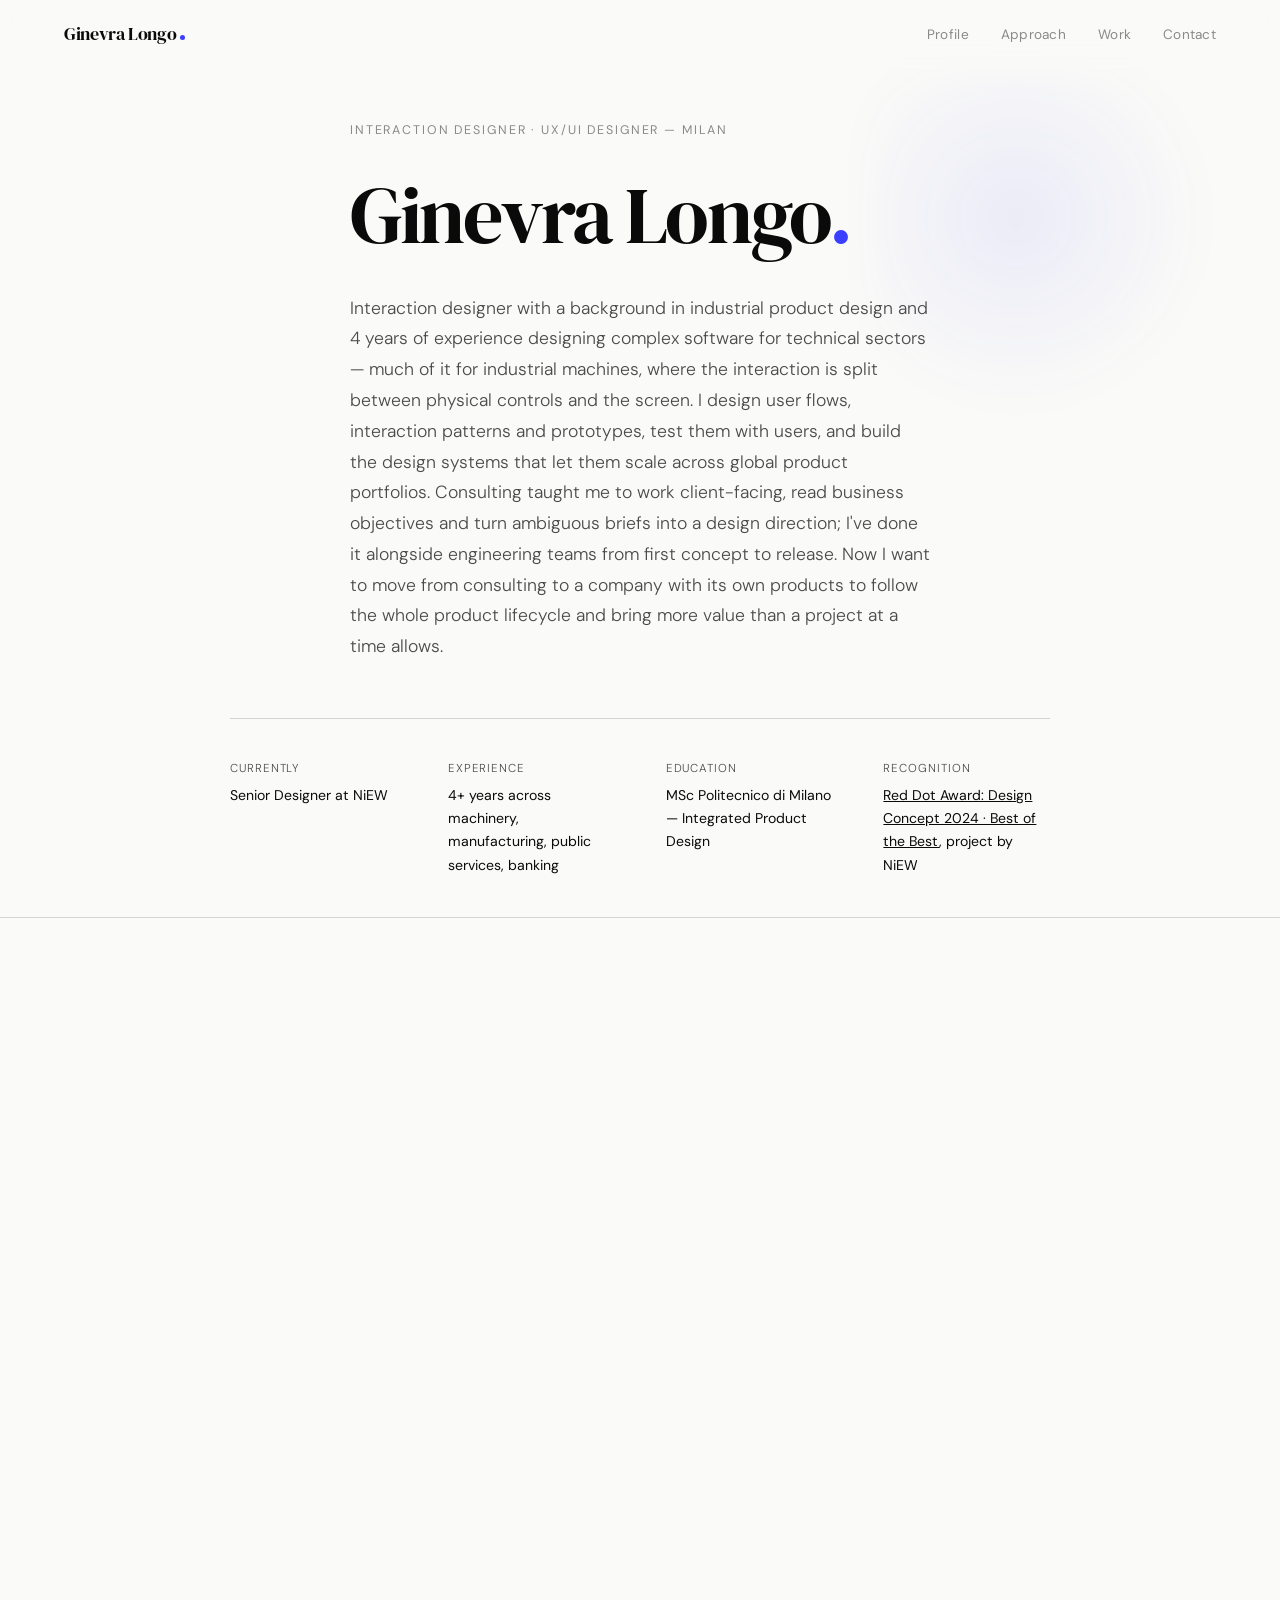
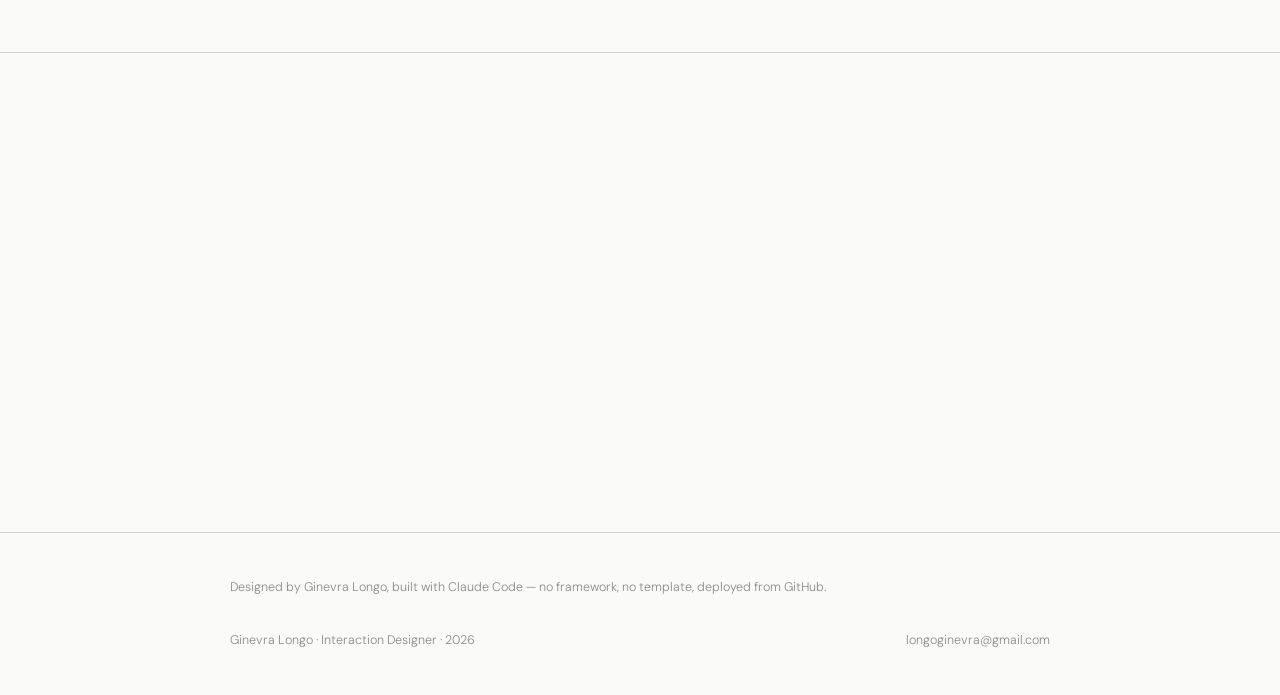
==== index.html @ 5183daaf "Interaction Designer repositioning: summary, title, Shape matrix Co-Authored-By: Claude Sonnet 5 <no" ====
<!DOCTYPE html>
<html lang="en">
<head>
<meta charset="UTF-8">
<meta name="viewport" content="width=device-width, initial-scale=1.0">
<title>Ginevra Longo — Interaction Designer</title>
<meta name="description" content="Ginevra Longo — Interaction Designer. Industrial HMI, design systems, consulting.">
<meta name="theme-color" content="#3B3FFF">
<meta property="og:title" content="Ginevra Longo — Interaction Designer">
<meta property="og:description" content="Design work focused on industrial HMI, design systems and practical delivery.">
<meta property="og:type" content="website">
<meta property="og:image" content="favicon.svg">
<meta name="twitter:card" content="summary_large_image">
<link rel="icon" href="favicon.svg" type="image/svg+xml">
<link rel="apple-touch-icon" href="favicon.svg">
<link rel="preconnect" href="https://fonts.googleapis.com">
<link rel="preconnect" href="https://fonts.gstatic.com" crossorigin>
<link href="https://fonts.googleapis.com/css2?family=DM+Serif+Display:ital@0;1&family=DM+Sans:ital,opsz,wght@0,9..40,300;0,9..40,400;0,9..40,500;1,9..40,300;1,9..40,400&display=swap" rel="stylesheet">
<link rel="stylesheet" href="styles.css">
<script>document.documentElement.classList.add('js');</script>
</head>
<body>

<!-- NAV -->
<nav id="nav">
  <a class="name" href="#/">Ginevra Longo<span class="name-dot" aria-hidden="true"></span></a>
  <ul class="nav-links">
    <li><a href="#profile" data-nav="profile">Profile</a></li>
    <li><a href="#approach" data-nav="approach">Approach</a></li>
    <li><a href="#work" data-nav="work">Work</a></li>
    <li><a href="#contact" data-nav="contact">Contact</a></li>
  </ul>
</nav>

<!-- ============================================================
     HOME
     ============================================================ -->
<main class="view is-on" id="v-home">

  <section class="hero">
    <div class="hero-inner">
      <div class="container">
        <p class="hero-label">Interaction Designer · UX/UI Designer — Milan</p>
        <h1>Ginevra&nbsp;Longo<span class="hero-dot">.</span></h1>
        <p class="hero-intro">Interaction designer with a background in industrial product design and 4 years of experience designing complex software for technical sectors — much of it for industrial machines, where the interaction is split between physical controls and the screen. I design user flows, interaction patterns and prototypes, test them with users, and build the design systems that let them scale across global product portfolios. Consulting taught me to work client-facing, read business objectives and turn ambiguous briefs into a design direction; I've done it alongside engineering teams from first concept to release. Now I want to move from consulting to a company with its own products to follow the whole product lifecycle and bring more value than a project at a time allows.</p>
      </div>
    </div>
    <div class="hero-meta-row">
      <div class="container">
        <div class="hero-meta">
          <div class="meta-item">
            Currently
            <span>Senior Designer at NiEW</span>
          </div>
          <div class="meta-item">
            Experience
            <span>4+ years across machinery, manufacturing, public services, banking</span>
          </div>
          <div class="meta-item">
            Education
            <span>MSc Politecnico di Milano — Integrated Product Design</span>
          </div>
          <div class="meta-item">
            Recognition
            <span><a href="https://www.red-dot.org/project/ims-technologies-new-hmi-generation-72251" target="_blank" rel="noopener noreferrer">Red Dot Award: Design Concept 2024 · Best of the Best</a>, project by NiEW</span>
          </div>
        </div>
      </div>
    </div>
  </section>

  <!-- 01 PROFILE -->
  <section class="section-block" id="profile">
    <div class="container">
      <div class="section-head reveal">
        <span class="num">01</span>
        <h2>Profile</h2>
      </div>

      <dl class="profile-grid reveal">
        <div class="profile-row">
          <dt>Sectors I've worked in as product designer</dt>
          <dd><div class="tag-row">
            <span class="work-tag">Industrial machinery &amp; HMI</span>
            <span class="work-tag">Manufacturing</span>
            <span class="work-tag">Public services</span>
            <span class="work-tag">Banking</span>
          </div></dd>
        </div>
        <div class="profile-row">
          <dt>What I've led</dt>
          <dd>A team of 4 designers on a multi-product system; trained 3 people on a long-running engagement; client-facing as Associate Manager</dd>
        </div>
      </dl>

      <div class="shape">
        <div class="section-head reveal">
          <h2>Shape</h2>
        </div>
        <p class="section-lead reveal">Deep in the craft, broad from consulting. Every cell links to <em class="key">the work that proves it</em>.</p>

        <div class="shape-layout reveal">
          <div class="shape-matrix">
            <div class="shape-grid">
              <div class="shape-col-label shape-row-labels shape-track-1">Interaction design &amp; flows</div>
              <div class="shape-col-label shape-row-labels shape-track-2">Design systems &amp; tokens</div>
              <div class="shape-col-label shape-row-labels shape-track-3">Prototyping</div>
              <div class="shape-col-label shape-row-labels shape-track-4">Front-end</div>
              <div class="shape-col-label shape-row-labels shape-track-5">Brief framing</div>
              <div class="shape-col-label shape-row-labels shape-track-6">User research &amp; testing</div>
              <div class="shape-col-label shape-row-labels shape-track-7">With engineering</div>
              <div class="shape-col-label shape-row-labels shape-track-8">Client-facing</div>
              <div class="shape-col-label shape-row-labels shape-track-9">Team leadership</div>

              <div class="shape-row-label shape-track-label shape-row-1">1 · Practiced</div>
              <div class="shape-row-label shape-track-label shape-row-2">2 · Owned</div>
              <div class="shape-row-label shape-track-label shape-row-3">3 · Led</div>

              <button type="button" class="shape-cell shape-cell--filled shape-track-1 shape-row-1" aria-label="Interaction design &amp; flows, level 1" data-skill="Interaction design &amp; flows" data-level-label="1 · Practiced" data-proj="01 · Designing to Ship" data-href="case-01.html#c1-decisions" data-proof="Interaction patterns for screens that share control with physical buttons and jog wheels, designed to be readable and operable at arm's length on the shop floor."></button>
              <button type="button" class="shape-cell shape-cell--filled shape-track-1 shape-row-2" aria-label="Interaction design &amp; flows, level 2" data-skill="Interaction design &amp; flows" data-level-label="2 · Owned" data-proj="01 · Designing to Ship" data-href="case-01.html#c1-decisions" data-proof="Owned the full redesign of the parameter section for an industrial OEM, rebuilding the information architecture around operator tasks."></button>
              <button type="button" class="shape-cell shape-cell--filled shape-cell--level3 shape-track-1 shape-row-3 is-selected" aria-label="Interaction design &amp; flows, level 3" data-skill="Interaction design &amp; flows" data-level-label="3 · Led" data-proj="03 · Designing to Sell" data-href="case-03.html#c3-solution" data-proof="Expert evaluations that set the redesign direction for OEM clients; the method now drives sales."></button>

              <button type="button" class="shape-cell shape-cell--filled shape-track-2 shape-row-1" aria-label="Design systems &amp; tokens, level 1" data-skill="Design systems &amp; tokens" data-level-label="1 · Practiced" data-proj="01 · Designing to Ship" data-href="case-01.html#c1-solution" data-proof="Built component libraries and token sets in Figma variables."></button>
              <button type="button" class="shape-cell shape-cell--filled shape-track-2 shape-row-2" aria-label="Design systems &amp; tokens, level 2" data-skill="Design systems &amp; tokens" data-level-label="2 · Owned" data-proj="01 · Designing to Ship" data-href="case-01.html#c1-solution" data-proof="Designed a variables architecture that generates 8 brand, mode and device configurations from one interface."></button>
              <button type="button" class="shape-cell shape-cell--filled shape-cell--level3 shape-track-2 shape-row-3" aria-label="Design systems &amp; tokens, level 3" data-skill="Design systems &amp; tokens" data-level-label="3 · Led" data-proj="02 · Designing to Last" data-href="case-02.html#c2-decisions" data-proof="Lead of a design system running since 2022 across a global industrial group, mediating between teams with conflicting needs."></button>

              <button type="button" class="shape-cell shape-cell--filled shape-track-3 shape-row-1" aria-label="Prototyping, level 1" data-skill="Prototyping" data-level-label="1 · Practiced" data-proj="01 · Designing to Ship" data-href="case-01.html#c1-decisions" data-proof="Clickable Figma prototypes for usability tests with operators and technical staff."></button>
              <button type="button" class="shape-cell shape-cell--filled shape-track-3 shape-row-2" aria-label="Prototyping, level 2" data-skill="Prototyping" data-level-label="2 · Owned" data-proj="03 · Designing to Sell" data-href="case-03.html#c3-solution" data-proof="Prototypes chosen by purpose: a navigable sales prototype that showed a connected product ecosystem before it existed, HTML/CSS mockups for prospects, and this site built in code."></button>
              <div class="shape-cell shape-cell--empty shape-track-3 shape-row-3" aria-hidden="true"></div>

              <button type="button" class="shape-cell shape-cell--filled shape-track-4 shape-row-1" aria-label="Front-end, level 1" data-skill="Front-end" data-level-label="1 · Practiced" data-proj="Portfolio" data-proof="HTML, CSS, Git. This site and my CV are written in code."></button>
              <button type="button" class="shape-cell shape-cell--filled shape-track-4 shape-row-2" aria-label="Front-end, level 2" data-skill="Front-end" data-level-label="2 · Owned" data-proj="01 · Designing to Ship" data-href="case-01.html#c1-impact" data-proof="Carried tokens from Figma variables to CSS so engineers inherited them unchanged."></button>
              <div class="shape-cell shape-cell--empty shape-track-4 shape-row-3" aria-hidden="true"></div>

              <button type="button" class="shape-cell shape-cell--filled shape-track-5 shape-row-1" aria-label="Brief framing, level 1" data-skill="Brief framing" data-level-label="1 · Practiced" data-proj="03 · Designing to Sell" data-href="case-03.html#c3-solution" data-proof="Turned ambiguous requests into scoped briefs on every engagement."></button>
              <button type="button" class="shape-cell shape-cell--filled shape-track-5 shape-row-2" aria-label="Brief framing, level 2" data-skill="Brief framing" data-level-label="2 · Owned" data-proj="01 · Designing to Ship" data-href="case-01.html#c1-solution" data-proof="Read the business goal behind a redesign request and proposed a design system instead — out of scope, then sold."></button>
              <div class="shape-cell shape-cell--empty shape-track-5 shape-row-3" aria-hidden="true"></div>

              <button type="button" class="shape-cell shape-cell--filled shape-track-6 shape-row-1" aria-label="User research &amp; testing, level 1" data-skill="User research &amp; testing" data-level-label="1 · Practiced" data-proj="01 · Designing to Ship" data-href="case-01.html#c1-decisions" data-proof="Usability tests on prototypes, iterated between rounds."></button>
              <button type="button" class="shape-cell shape-cell--filled shape-track-6 shape-row-2" aria-label="User research &amp; testing, level 2" data-skill="User research &amp; testing" data-level-label="2 · Owned" data-proj="01 · Designing to Ship" data-href="case-01.html#c1-decisions" data-proof="Ran co-design session with relevant stakeholders (expert users, business team and IT team) to define their requirements, needs or path of interaction."></button>
              <div class="shape-cell shape-cell--empty shape-track-6 shape-row-3" aria-hidden="true"></div>

              <button type="button" class="shape-cell shape-cell--filled shape-track-7 shape-row-1" aria-label="With engineering, level 1" data-skill="With engineering" data-level-label="1 · Practiced" data-proj="01 · Designing to Ship" data-href="case-01.html#c1-decisions" data-proof="Worked alongside developers from first concept to release."></button>
              <button type="button" class="shape-cell shape-cell--filled shape-track-7 shape-row-2" aria-label="With engineering, level 2" data-skill="With engineering" data-level-label="2 · Owned" data-proj="01 · Designing to Ship" data-href="case-01.html#c1-decisions" data-proof="Stayed through first release to answer implementation questions as they came up."></button>
              <div class="shape-cell shape-cell--empty shape-track-7 shape-row-3" aria-hidden="true"></div>

              <button type="button" class="shape-cell shape-cell--filled shape-track-8 shape-row-1" aria-label="Client-facing, level 1" data-skill="Client-facing" data-level-label="1 · Practiced" data-proj="01 · Designing to Ship" data-href="case-01.html#c1-problem" data-proof="Daily contact with OEM and global-group stakeholders, from engineers to CEOs."></button>
              <button type="button" class="shape-cell shape-cell--filled shape-track-8 shape-row-2" aria-label="Client-facing, level 2" data-skill="Client-facing" data-level-label="2 · Owned" data-proj="01 · Designing to Ship" data-href="case-01.html#c1-impact" data-proof="Owned the client relationship on the OEM account end to end, from proposal to release."></button>
              <button type="button" class="shape-cell shape-cell--filled shape-cell--level3 shape-track-8 shape-row-3" aria-label="Client-facing, level 3" data-skill="Client-facing" data-level-label="3 · Led" data-proj="01 · Designing to Ship" data-href="case-01.html#c1-impact" data-proof="Accountable for the account's outcome, not just the design: scope, timing and what shipped."></button>

              <button type="button" class="shape-cell shape-cell--filled shape-track-9 shape-row-1" aria-label="Team leadership, level 1" data-skill="Team leadership" data-level-label="1 · Practiced" data-proj="02 · Designing to Last" data-href="case-02.html#c2-impact" data-proof="Mentored interns through a structured, skill-based review process."></button>
              <button type="button" class="shape-cell shape-cell--filled shape-track-9 shape-row-2" aria-label="Team leadership, level 2" data-skill="Team leadership" data-level-label="2 · Owned" data-proj="02 · Designing to Last" data-href="case-02.html#c2-decisions" data-proof="Own project delivery for the team while staying hands-on."></button>
              <button type="button" class="shape-cell shape-cell--filled shape-cell--level3 shape-track-9 shape-row-3" aria-label="Team leadership, level 3" data-skill="Team leadership" data-level-label="3 · Led" data-proj="02 · Designing to Last" data-href="case-02.html#c2-decisions" data-proof="Manage a team of three designers: growth, workload and quality of what leaves the studio."></button>
            </div>

            <div class="shape-groups">
              <span class="shape-group-label shape-group-label--build">What I build</span>
              <span class="shape-group-label shape-group-label--work">How I work</span>
            </div>
          </div>

          <div class="shape-panel" aria-live="polite">
            <div class="shape-panel-content">
              <p class="shape-panel-level">3 · Led</p>
              <p class="shape-panel-name">Interaction design &amp; flows</p>
              <span class="shape-panel-tag-wrap"><a class="shape-panel-tag" href="case-03.html#c3-solution">03 · Designing to Sell</a></span>
              <p class="shape-panel-proof">Expert evaluations that set the redesign direction for OEM clients; the method now drives sales.</p>
            </div>
          </div>
        </div>
      </div>
    </div>
  </section>

  <!-- 02 APPROACH -->
  <section class="section-block" id="approach">
    <div class="container">
      <div class="section-head reveal">
        <span class="num">02</span>
        <h2>How I work</h2>
      </div>
      <p class="section-lead reveal">The same sequence whether it's a new surface or the third iteration of an existing one. Half of it happens outside the design tool, and <em class="key">that half decides whether the other half lands</em>.</p>
      <ol class="phases reveal">
        <li class="phase">
          <div class="phase-number">01</div>
          <h4>Learn the domain</h4>
          <p>Start with how the work actually gets done: who does it, under what conditions, what a mistake costs them. In a technical product the user knows the domain better than I do.</p>
        </li>
        <li class="phase">
          <div class="phase-number">02</div>
          <h4>Find what moves</h4>
          <p>The request is rarely the problem. I look for what would actually move — adoption, build cost, time to a decision — and design against that.</p>
        </li>
        <li class="phase">
          <div class="phase-number">03</div>
          <h4>Shape the product</h4>
          <p>Decide what gets built before deciding how it looks: scope, sequencing, the flows that carry the value, and what stays out of this release.</p>
        </li>
        <li class="phase">
          <div class="phase-number">04</div>
          <h4>Design the detail</h4>
          <p>States, edge cases, error paths, content variability. What engineering gets is unambiguous to build, not just convincing in the happy path.</p>
        </li>
        <li class="phase">
          <div class="phase-number">05</div>
          <h4>Build the architecture</h4>
          <p>One foundation, many outputs: variables, tokens, patterns. This is what decides whether the next feature costs as much as the last one.</p>
        </li>
        <li class="phase">
          <div class="phase-number">06</div>
          <h4>Ship, then measure</h4>
          <p>Next to engineering until it's live, then watch what it does and iterate. Adoption and documentation are part of the design, not after it.</p>
        </li>
      </ol>
      <p class="phases-note reveal">Twice in the last two years, phase 02 produced work nobody had asked for — and it turned out to be the most valuable thing that shipped.</p>
    </div>
  </section>

  <!-- 02 WORK -->
  <section class="section-block" id="work">
    <div class="container">
      <div class="section-head reveal">
        <span class="num">03</span>
        <h2>Selected work</h2>
      </div>
      <p class="section-lead reveal">Three projects chosen to cover the whole job rather than three versions of the same skill: one where design got a product built and shipped, one where it kept a system adopted across teams for years, and one where it moved a commercial number. Each was a technical field I had to learn before I could design for it.</p>

      <a class="work-item reveal" href="case-01.html">
        <p class="work-kicker">Designing to ship</p>
        <div class="work-header">
          <span class="work-title">HMI Redesign for an Industrial&nbsp;Group</span>
          <span class="work-date">2025</span>
        </div>
        <div class="work-role-row">
          <span class="work-role">Design Lead · Industrial OEM group</span>
          <span class="work-tag">Industrial HMI</span>
          <span class="work-tag">Design system</span>
          <span class="work-tag">Delivery</span>
        </div>
        <p class="work-desc">
          Two brands, one machine family, one fragmented interface problem. I rebuilt the shared logic and <strong>kept the product aligned with engineering through delivery</strong>.
        </p>
        <span class="work-go">Read the case →</span>
      </a>

      <a class="work-item reveal" href="case-02.html">
        <p class="work-kicker">Designing to last</p>
        <div class="work-header">
          <span class="work-title">Multi-product Industrial Design&nbsp;System</span>
          <span class="work-date">2025 – present</span>
        </div>
        <div class="work-role-row">
          <span class="work-role">Design System Lead · Global industrial group</span>
          <span class="work-tag">System governance</span>
          <span class="work-tag">Design ops</span>
          <span class="work-tag">Adoption</span>
        </div>
        <p class="work-desc">
          A mature component library was already there. The real problem was cross-product alignment, governance and <strong>making the system useful in daily work</strong>.
        </p>
        <span class="work-go">Read the case →</span>
      </a>

      <a class="work-item reveal" href="case-03.html">
        <p class="work-kicker">Designing to sell</p>
        <div class="work-header">
          <span class="work-title">Sales Tool for a Connected Product&nbsp;Ecosystem</span>
          <span class="work-date">2025</span>
        </div>
        <div class="work-role-row">
          <span class="work-role">Lead Designer · Industrial packaging sector</span>
          <span class="work-tag">Commercial design</span>
          <span class="work-tag">Prototype</span>
          <span class="work-tag">Sales enablement</span>
        </div>
        <p class="work-desc">
          The ecosystem existed. The gap was sales language. I designed a prototype that <strong>turned a stand conversation into a qualified opportunity</strong>.
        </p>
        <span class="work-go">Read the case →</span>
      </a>
    </div>
  </section>

  <!-- 04 CONTACT -->
  <section class="section-block" id="contact" style="padding-bottom: 100px;">
    <div class="container">
      <div class="section-head reveal">
        <span class="num">04</span>
        <h2>Get in touch</h2>
      </div>
      <div class="reveal">
        <p class="contact-lead">Happy to talk — about a role, or just about how something in here was built.</p>
        <a href="mailto:longoginevra@gmail.com" class="contact-big">longoginevra@gmail.com</a>
        <a href="tel:+393471894414" class="contact-phone">+39 347 189 4414</a>
      </div>
    </div>
  </section>

  <!-- 05 BUILD -->
  <section class="section-block" id="build">
    <div class="container">
      <p class="label-inline reveal">How this site was made</p>
      <div class="prose-body reveal">
        <p>I wrote the content and set the visual system: type, colour, spacing, hierarchy, and the structure of every page. Then I directed Claude Code in VS Code to build it, reviewing and correcting each pass, and published it from GitHub. No framework, no template.</p>
        <p>Four days, alongside a full-time job.</p>
        <p>I don't write production front-end. I know precisely what I want built, and <em class="key">this is what that's worth now</em>.</p>
      </div>
    </div>
  </section>

</main>

<!-- FOOTER -->
<footer>
  <div class="container">
    <p class="footer-note">Designed by Ginevra Longo, built with Claude Code — no framework, no template, deployed from GitHub.</p>
    <div class="footer-row">
      <span class="made-with">Ginevra Longo · Interaction Designer · 2026</span>
      <a href="mailto:longoginevra@gmail.com">longoginevra@gmail.com</a>
    </div>
  </div>
</footer>

<script src="main.js" defer></script>
<script>
  (function () {
    var cells = document.querySelectorAll('.shape-cell--filled');
    var content = document.querySelector('.shape-panel-content');
    if (!cells.length || !content) return;

    var levelEl = content.querySelector('.shape-panel-level');
    var nameEl = content.querySelector('.shape-panel-name');
    var tagWrap = content.querySelector('.shape-panel-tag-wrap');
    var proofEl = content.querySelector('.shape-panel-proof');

    cells.forEach(function (cell) {
      cell.addEventListener('click', function () {
        cells.forEach(function (c) { c.classList.remove('is-selected'); });
        cell.classList.add('is-selected');

        var d = cell.dataset;
        content.style.opacity = '0';
        window.setTimeout(function () {
          levelEl.textContent = d.levelLabel;
          nameEl.textContent = d.skill;
          if (d.href) {
            tagWrap.innerHTML = '<a class="shape-panel-tag" href="' + d.href + '">' + d.proj + '</a>';
          } else {
            tagWrap.innerHTML = '<span class="shape-panel-tag shape-panel-tag--static">' + d.proj + '</span>';
          }
          proofEl.textContent = d.proof;
          content.style.opacity = '1';
        }, 150);
      });
    });
  })();
</script>

</body>
</html>
---- styles.css ----
:root {
    --black: #0a0a0a;
    --white: #fafaf8;
    --gray-100: #f2f2f0;
    --gray-300: #d4d4d0;
    --gray-500: #8a8a86;
    --gray-700: #4a4a48;
    --accent: #3B3FFF;
    --accent-light: #EEEFFF;
    --serif: 'DM Serif Display', Georgia, serif;
    --sans: 'DM Sans', -apple-system, sans-serif;
    --max-width: 820px;
    --side-padding: clamp(24px, 5vw, 64px);
  }

  * { margin: 0; padding: 0; box-sizing: border-box; }
  html { scroll-behavior: smooth; font-size: 16px; }

  body {
    font-family: var(--sans);
    background: var(--white);
    color: var(--black);
    line-height: 1.65;
    font-weight: 300;
    -webkit-font-smoothing: antialiased;
    overflow-x: hidden;
  }

  ::selection { background: var(--black); color: var(--white); }
  a { color: inherit; }
  :focus-visible { outline: 2px solid var(--accent); outline-offset: 3px; }

  /* ---- NAV ---- */
  nav {
    position: fixed;
    top: 0; left: 0; right: 0;
    z-index: 100;
    padding: 20px var(--side-padding);
    display: flex;
    justify-content: space-between;
    align-items: center;
    background: rgba(250, 250, 248, 0.85);
    backdrop-filter: blur(12px);
    -webkit-backdrop-filter: blur(12px);
    border-bottom: 1px solid transparent;
    transition: border-color 0.3s ease;
  }

  nav.scrolled { border-bottom-color: var(--gray-300); }

  nav .name {
    font-family: var(--serif);
    font-size: 1.1rem;
    letter-spacing: -0.02em;
    text-decoration: none;
    color: var(--black);
    transition: color 0.22s ease;
  }
  nav .name:hover { color: var(--accent); }

  nav .name-dot {
    display: inline-block;
    width: 5px;
    height: 5px;
    margin: 0 3px 0 4px;
    border-radius: 50%;
    background: var(--accent);
    vertical-align: baseline;
    transition: transform 0.28s cubic-bezier(0.16, 1, 0.3, 1);
  }
  nav .name:hover .name-dot { transform: scale(1.8); }

  .hero-dot { color: var(--accent); }

  nav .nav-links { display: flex; gap: 32px; list-style: none; }

  nav .nav-links a {
    text-decoration: none;
    color: var(--gray-500);
    font-size: 0.85rem;
    font-weight: 400;
    letter-spacing: 0.02em;
    transition: color 0.2s;
  }

  nav .nav-links a:hover,
  nav .nav-links a.is-current { color: var(--black); }

  /* ---- LAYOUT ---- */
  .container { max-width: var(--max-width); margin: 0 auto; }

  .view { display: none; }
  .view.is-on { display: block; }

  .section-block { padding: 100px var(--side-padding); scroll-margin-top: 72px; }

  .section-head { margin-bottom: 56px; }

  .section-head .num {
    display: block;
    font-family: var(--serif);
    font-size: 1rem;
    color: var(--accent);
    line-height: 1;
    margin-bottom: 12px;
  }

  .section-head h2 {
    font-family: var(--serif);
    font-size: clamp(1.9rem, 4.2vw, 2.8rem);
    line-height: 1.1;
    letter-spacing: -0.03em;
    font-weight: 400;
    color: var(--black);
  }

  .section-block + .section-block { border-top: 1px solid var(--gray-300); }

  .label-inline {
    font-size: 0.72rem;
    font-weight: 500;
    letter-spacing: 0.16em;
    text-transform: uppercase;
    color: var(--accent);
    margin-bottom: 22px;
  }

  /* ---- PROFILE ---- */
  .profile-grid {
    margin-top: 44px;
  }

  .profile-row {
    display: grid;
    grid-template-columns: 210px 1fr;
    gap: 22px;
    padding: 16px 0;
    border-bottom: 1px solid var(--gray-300);
  }

  .profile-row:last-child { border-bottom: none; }

  .profile-row dt {
    font-size: 0.8rem;
    letter-spacing: 0;
    text-transform: none;
    color: var(--gray-500);
    padding-top: 2px;
  }

  .profile-row dd { margin: 0; font-size: 0.9rem; color: var(--gray-700); line-height: 1.6; }

  /* .case-tags already exists (display:flex;flex-wrap:wrap;gap:8px) but
     also carries margin-top:26px for its own hero-adjacent context, which
     misaligns a tag row sitting inside a profile-row grid cell — so this is
     genuinely a different rule, not a duplicate, despite the near-identical
     declaration. Companion rule follows the file's existing sibling-margin
     convention (see .hero-intro + .hero-intro) instead of an inline style. */
  .tag-row { display: flex; flex-wrap: wrap; gap: 8px; }
  .tag-row + p { margin-top: 10px; }

  .profile-aim { margin-top: 40px; }

  /* ---- SHAPE (skills matrix) ---- */
  .shape { margin-top: 48px; }

  .shape-layout {
    display: flex;
    gap: 40px;
    align-items: flex-start;
  }

  .shape-matrix { flex: 1; min-width: 0; overflow-x: auto; }

  .shape-grid {
    display: grid;
    grid-template-columns: 92px repeat(4, 44px) 12px repeat(5, 44px);
    grid-template-rows: auto 44px 44px 44px;
    gap: 4px;
    width: max-content;
  }

  .shape-track-label { grid-column: 1; }
  .shape-track-1 { grid-column: 2; }
  .shape-track-2 { grid-column: 3; }
  .shape-track-3 { grid-column: 4; }
  .shape-track-4 { grid-column: 5; }
  .shape-track-5 { grid-column: 7; }
  .shape-track-6 { grid-column: 8; }
  .shape-track-7 { grid-column: 9; }
  .shape-track-8 { grid-column: 10; }
  .shape-track-9 { grid-column: 11; }

  .shape-row-labels { grid-row: 1; }
  .shape-row-1 { grid-row: 2; }
  .shape-row-2 { grid-row: 3; }
  .shape-row-3 { grid-row: 4; }

  .shape-col-label {
    font-size: 0.6rem;
    line-height: 1.2;
    color: var(--gray-500);
    text-align: center;
    align-self: end;
    padding-bottom: 6px;
  }

  .shape-row-label {
    font-size: 0.68rem;
    color: var(--gray-500);
    display: flex;
    align-items: center;
    white-space: nowrap;
  }

  .shape-cell { border-radius: 3px; width: 44px; height: 44px; padding: 0; }

  button.shape-cell {
    border: 1px solid transparent;
    background: var(--accent-light);
    cursor: pointer;
    font: inherit;
    transition: border-color 0.15s ease;
  }

  button.shape-cell:hover { border-color: var(--accent); }
  button.shape-cell.shape-cell--level3 { background: var(--accent); }
  button.shape-cell.is-selected { outline: 2px solid var(--accent); outline-offset: 1px; }

  div.shape-cell.shape-cell--empty {
    background: none;
    border: 1px dashed var(--gray-300);
  }

  .shape-groups {
    display: grid;
    grid-template-columns: 92px repeat(4, 44px) 12px repeat(5, 44px);
    gap: 4px;
    width: max-content;
    margin-top: 10px;
    padding-top: 10px;
    border-top: 1px solid var(--gray-300);
  }

  .shape-group-label {
    grid-column: 2 / 6;
    font-size: 0.66rem;
    letter-spacing: 0.08em;
    text-transform: uppercase;
    color: var(--gray-500);
  }

  .shape-group-label--work { grid-column: 7 / 12; }

  .shape-panel { width: 240px; flex: none; border-left: 1px solid var(--gray-300); padding-left: 20px; }

  .shape-panel-content { transition: opacity 0.15s ease; }

  .shape-panel-level {
    font-family: var(--serif);
    font-size: 1.4rem;
    letter-spacing: -0.015em;
    color: var(--black);
    margin-bottom: 6px;
  }

  .shape-panel-name { font-size: 0.8rem; color: var(--gray-500); margin-bottom: 16px; }

  .shape-panel-tag-wrap { display: block; }

  .shape-panel-tag {
    display: inline-block;
    font-size: 0.7rem;
    color: var(--accent);
    border: 1px solid var(--accent);
    border-radius: 3px;
    padding: 3px 10px;
    text-decoration: none;
    margin-bottom: 14px;
  }

  .shape-panel-tag--static { cursor: default; opacity: 0.85; }

  .shape-panel-proof { font-size: 0.88rem; color: var(--gray-700); line-height: 1.55; }

  @media (max-width: 600px) {
    .shape-layout { flex-direction: column; align-items: stretch; }
    .shape-panel {
      width: 100%;
      border-left: none;
      padding-left: 0;
      border-top: 1px solid var(--gray-300);
      padding-top: 20px;
      margin-top: 28px;
    }
  }

  /* ---- VALUES ---- */
  .profile-values { margin-top: 44px; }

  .values {
    display: grid;
    grid-template-columns: repeat(3, 1fr);
    gap: 14px;
    list-style: none;
    margin-top: 8px;
  }

  .value {
    padding: 26px 20px 24px;
    background: var(--accent-light);
    border: 1px solid rgba(59, 63, 255, 0.10);
    border-radius: 4px;
    display: flex;
    flex-direction: column;
    transition: transform 0.2s ease, box-shadow 0.2s ease;
  }

  .value:hover {
    transform: translateY(-5px);
    box-shadow: 0 12px 24px rgba(59, 63, 255, 0.08);
  }

  .value h4 {
    font-family: var(--serif);
    font-size: 1.15rem;
    font-weight: 400;
    letter-spacing: -0.015em;
    line-height: 1.25;
    margin-bottom: 12px;
  }

  .value p {
    font-size: 0.82rem;
    color: var(--gray-700);
    line-height: 1.6;
    margin-bottom: 20px;
  }

  .value-payoff {
    margin-top: auto;
    padding-top: 14px;
    border-top: 1px solid rgba(59, 63, 255, 0.18);
  }

  .value-payoff-label {
    display: block;
    font-size: 0.66rem;
    font-weight: 500;
    letter-spacing: 0.16em;
    text-transform: uppercase;
    color: var(--gray-700); /* --gray-500 measured ~3.0:1 on --accent-light, fails 4.5:1 — moved per check 10's own contingency */
    margin-bottom: 5px;
  }

  .value-payoff em { font-style: italic; color: var(--accent); font-size: 0.9rem; }

  /* Staggered entry — the movement in this section. */
  .value:nth-child(2) { transition-delay: 0.12s; }
  .value:nth-child(3) { transition-delay: 0.24s; }

  @media (max-width: 768px) { .values { grid-template-columns: 1fr 1fr; gap: 12px; } }
  @media (max-width: 480px) { .values { grid-template-columns: 1fr; } }

  /* ---- HERO ---- */
  .hero {
    position: relative;
    min-height: 100vh;
    display: flex;
    flex-direction: column;
    border-bottom: 1px solid var(--gray-300);
  }

  .hero-inner {
    flex: 1;
    display: flex;
    align-items: center;
    padding: 120px var(--side-padding) 56px;
  }

  .hero-label {
    font-size: 0.78rem;
    font-weight: 400;
    letter-spacing: 0.15em;
    text-transform: uppercase;
    color: var(--gray-500);
    margin-bottom: 32px;
    opacity: 0;
    animation: fadeUp 0.8s ease 0.2s forwards;
  }

  .hero h1 {
    font-family: var(--serif);
    font-size: clamp(2.7rem, 6.4vw, 5rem);
    line-height: 1.05;
    letter-spacing: -0.03em;
    font-weight: 400;
    margin-bottom: 36px;
    opacity: 0;
    animation: fadeUp 0.8s ease 0.4s forwards;
  }

  .hero h1 em { font-style: italic; color: var(--accent); }

  .hero-intro {
    font-size: 1.1rem;
    line-height: 1.75;
    color: var(--gray-700);
    max-width: 580px;
    opacity: 0;
    animation: fadeUp 0.8s ease 0.6s forwards;
  }

  .hero-intro em { font-style: italic; color: var(--accent); }
  /* .hero-intro em above already resolves to italic accent, so em.key is
     redundant there but kept for consistency; .prose-body em is italic
     only, so em.key is what carries the colour there. */
  em.key { font-style: italic; color: var(--accent); }

  .hero-intro + .hero-intro { margin-top: 18px; }

  .hero-aside {
    font-size: 0.88rem;
    color: var(--gray-500);
    font-style: italic;
    line-height: 1.6;
    max-width: 460px;
    margin-top: 22px;
    padding-left: 14px;
    border-left: 2px solid var(--accent);
    opacity: 0;
    animation: fadeUp 0.8s ease 0.72s forwards;
  }

  /* subtle hero background accent */
  .hero::after {
    content: '';
    position: absolute;
    right: -6vw;
    top: 8vh;
    width: 38vw;
    height: 38vw;
    background: radial-gradient(circle at 30% 30%, rgba(59,63,255,0.08), transparent 40%);
    pointer-events: none;
    filter: blur(18px);
    transform: translateZ(0);
  }

  .hero-meta-row { padding: 0 var(--side-padding); }

  .hero-meta {
    border-top: 1px solid var(--gray-300);
    padding: 40px 0;
    display: grid;
    grid-template-columns: repeat(4, 1fr);
    gap: clamp(24px, 4vw, 56px);
    opacity: 0;
    animation: fadeUp 0.8s ease 1s forwards;
  }

  .meta-item {
    font-size: 0.72rem;
    letter-spacing: 0.08em;
    text-transform: uppercase;
    color: var(--gray-700);
  }

  .meta-item span {
    display: block;
    font-size: 0.88rem;
    color: var(--black);
    text-transform: none;
    letter-spacing: 0;
    font-weight: 400;
    margin-top: 6px;
  }

  /* ---- PHASES (how I work) ---- */
  .phases {
    position: relative;
    display: grid;
    grid-template-columns: repeat(3, 1fr);
    gap: 14px;
    list-style: none;
    margin-top: 8px;
  }

  .phase {
    padding: 26px 20px 28px;
    background: var(--gray-100);
    border-radius: 4px;
    position: relative;
    border: 1px solid rgba(10, 10, 10, 0.04);
    transition: transform 0.2s ease, box-shadow 0.2s ease;
  }

  .phase:hover {
    transform: translateY(-5px);
    box-shadow: 0 12px 24px rgba(10, 10, 10, 0.06);
  }

  .phase-number {
    display: inline-flex;
    align-items: center;
    justify-content: center;
    width: 42px;
    height: 42px;
    border-radius: 50%;
    background: var(--white);
    border: 1px solid rgba(59,63,255,0.15);
    font-family: var(--serif);
    font-size: 1.1rem;
    color: var(--accent);
    line-height: 1;
    margin-bottom: 18px;
    position: relative;
    z-index: 1;
  }

  .phase h4 { font-weight: 500; font-size: 0.9rem; margin-bottom: 8px; }
  .phase p { font-size: 0.82rem; color: var(--gray-700); line-height: 1.6; }

  .phases-note {
    margin-top: 26px;
    font-size: 0.86rem;
    color: var(--gray-500);
    font-style: italic;
    max-width: 560px;
  }

  .section-lead {
    font-size: 1.05rem;
    line-height: 1.7;
    color: var(--gray-700);
    max-width: 620px;
    margin-bottom: 40px;
  }

  /* ---- WORK INDEX ---- */
  .work-item {
    padding: 48px 0;
    border-top: 1px solid var(--gray-300);
    display: block;
    text-decoration: none;
  }

  .work-item:last-of-type { border-bottom: 1px solid var(--gray-300); }

  .work-kicker {
    font-size: 0.72rem;
    font-weight: 500;
    letter-spacing: 0.16em;
    text-transform: uppercase;
    color: var(--accent);
    margin-bottom: 10px;
  }

  .work-header {
    display: flex;
    justify-content: space-between;
    align-items: baseline;
    gap: 10px;
    flex-wrap: wrap;
    margin-bottom: 10px;
  }

  .work-title {
    font-family: var(--serif);
    font-size: clamp(1.6rem, 3.2vw, 2.1rem);
    letter-spacing: -0.025em;
    line-height: 1.12;
    transition: color 0.2s;
  }

  .work-item:hover .work-title { color: var(--accent); }

  .work-date { font-size: 0.85rem; color: var(--gray-500); white-space: nowrap; }

  .work-role-row {
    display: flex;
    align-items: center;
    gap: 12px;
    flex-wrap: wrap;
    margin-bottom: 18px;
  }

  .work-role { font-size: 0.88rem; color: var(--gray-700); }

  .work-tag {
    font-size: 0.66rem;
    letter-spacing: 0.08em;
    text-transform: uppercase;
    color: var(--gray-500);
    background: var(--gray-100);
    padding: 3px 10px;
    border-radius: 3px;
  }

  .work-desc {
    font-size: 0.94rem;
    color: var(--gray-700);
    line-height: 1.72;
    max-width: 600px;
  }

  .work-go {
    display: inline-block;
    margin-top: 20px;
    font-size: 0.82rem;
    color: var(--accent);
    letter-spacing: 0.02em;
    border-bottom: 1px solid transparent;
  }

  .work-item:hover .work-go { border-bottom-color: var(--accent); }

  /* ---- IMPACT CALLOUT ---- */
  .impact {
    margin-top: 28px;
    padding: 20px 24px;
    background: var(--accent-light);
    border-radius: 4px;
    border-left: 3px solid var(--accent);
    font-size: 0.88rem;
    line-height: 1.65;
    color: var(--gray-700);
    display: flex;
    flex-direction: column;
    gap: 8px;
  }

  .impact-label {
    font-size: 0.64rem;
    letter-spacing: 0.12em;
    text-transform: uppercase;
    color: var(--accent);
    opacity: 0.85;
  }

  .impact-row { display: flex; align-items: baseline; gap: 16px; }

  .impact .number {
    font-family: var(--serif);
    font-size: 2rem;
    letter-spacing: -0.03em;
    color: var(--accent);
    white-space: nowrap;
    line-height: 1;
  }

  /* ---- WHY / CLOSING PROSE ---- */
  .prose-lead {
    font-family: var(--serif);
    font-size: clamp(1.5rem, 3.4vw, 2.3rem);
    line-height: 1.3;
    letter-spacing: -0.02em;
    max-width: 640px;
    margin-bottom: 34px;
  }

  .prose-body {
    font-size: 1rem;
    line-height: 1.8;
    color: var(--gray-700);
    max-width: 620px;
  }

  .prose-body p { margin-bottom: 18px; }
  .prose-body p:last-child { margin-bottom: 0; }
  .prose-body strong { color: var(--black); font-weight: 500; }
  .prose-body em { font-style: italic; }

  /* ---- CONTACT ---- */
  .contact-lead {
    font-size: 0.9rem;
    color: var(--gray-500);
    margin-bottom: 20px;
    line-height: 1.6;
    max-width: 460px;
  }

  .contact-big {
    display: inline-block;
    font-family: var(--serif);
    font-size: clamp(1.6rem, 4vw, 2.8rem);
    letter-spacing: -0.02em;
    line-height: 1.1;
    color: var(--black);
    text-decoration: none;
    border-bottom: 2px solid var(--gray-300);
    transition: border-color 0.2s, color 0.2s;
    margin-bottom: 16px;
  }

  .contact-big:hover { border-bottom-color: var(--accent); color: var(--accent); }

  .contact-phone {
    display: block;
    font-size: 0.9rem;
    color: var(--gray-500);
    text-decoration: none;
    margin-top: 10px;
    transition: color 0.2s;
  }

  .contact-phone:hover { color: var(--black); }

  /* ---- CASE PAGES ---- */
  .case-top { padding: 120px var(--side-padding) 0; }

  .backlink {
    display: inline-block;
    font-size: 0.82rem;
    color: var(--gray-500);
    text-decoration: none;
    margin-bottom: 34px;
    transition: color 0.2s;
  }

  .backlink:hover { color: var(--accent); }

  .case-title {
    font-family: var(--serif);
    font-size: clamp(2.2rem, 5.4vw, 3.6rem);
    line-height: 1.08;
    letter-spacing: -0.03em;
    font-weight: 400;
    margin-bottom: 28px;
  }

  .case-title em { font-style: italic; color: var(--accent); }

  .case-lede {
    font-size: 1.1rem;
    line-height: 1.75;
    color: var(--gray-700);
    max-width: 600px;
  }

  .case-tags { display: flex; flex-wrap: wrap; gap: 8px; margin-top: 26px; }

  /* summary card */
  .spec {
    margin-top: 44px;
    background: var(--gray-100);
    border-radius: 4px;
    padding: 8px 26px;
  }

  .spec-row {
    display: grid;
    grid-template-columns: 132px 1fr;
    gap: 22px;
    padding: 16px 0;
    border-bottom: 1px solid var(--gray-300);
  }

  .spec-row:last-child { border-bottom: none; }

  .spec-row dt {
    font-size: 0.66rem;
    letter-spacing: 0.12em;
    text-transform: uppercase;
    color: var(--gray-500);
    padding-top: 4px;
  }

  .spec-row dd { margin: 0; font-size: 0.9rem; color: var(--gray-700); line-height: 1.6; }
  .spec-row dd b { color: var(--black); font-weight: 500; }
  .spec-row--key dd {
    font-family: var(--serif);
    font-size: 1.15rem;
    color: var(--black);
    letter-spacing: -0.015em;
    line-height: 1.3;
  }
  .spec-row--key dd small {
    display: block;
    font-family: var(--sans);
    font-size: 0.84rem;
    color: var(--gray-500);
    letter-spacing: 0;
    margin-top: 4px;
    line-height: 1.55;
  }

  /* case body */
  .case-section { margin-bottom: 64px; }
  .case-section:last-of-type { margin-bottom: 0; }

  .case-section h2 {
    font-family: var(--serif);
    font-size: clamp(1.4rem, 2.8vw, 1.9rem);
    letter-spacing: -0.02em;
    line-height: 1.2;
    font-weight: 400;
    margin-bottom: 20px;
  }

  .case-body { font-size: 0.98rem; line-height: 1.8; color: var(--gray-700); max-width: 640px; }
  .case-body p { margin-bottom: 16px; }
  .case-body p:last-child { margin-bottom: 0; }
  .case-body strong { color: var(--black); font-weight: 500; }
  .case-body em { font-style: italic; }

  .decisions { list-style: none; }

  .decision {
    padding: 26px 0;
    border-top: 1px solid var(--gray-300);
    display: grid;
    grid-template-columns: 28px 1fr;
    gap: 16px;
  }

  .decision:last-child { border-bottom: 1px solid var(--gray-300); }

  .decision-mark {
    font-size: 0.82rem;
    color: var(--accent);
    opacity: 0.7;
    padding-top: 0.35em;
  }

  .decision h3 {
    font-family: var(--serif);
    font-size: 1.2rem;
    font-weight: 400;
    letter-spacing: -0.015em;
    margin-bottom: 8px;
    line-height: 1.3;
  }

  .decision p { font-size: 0.92rem; color: var(--gray-700); line-height: 1.72; margin-bottom: 12px; max-width: 600px; }
  .decision p:last-child { margin-bottom: 0; }

  .reflect {
    background: var(--gray-100);
    border-radius: 4px;
    padding: 26px 28px;
  }

  .reflect h2 { margin-bottom: 14px; }
  .reflect .case-body { max-width: none; }

  .footnote {
    margin-top: 56px;
    padding-top: 18px;
    border-top: 1px solid var(--gray-300);
    font-size: 0.84rem;
    color: var(--gray-500);
    font-style: italic;
    line-height: 1.6;
  }


  .pager {
    display: flex;
    justify-content: space-between;
    gap: 20px;
    margin-top: 60px;
    padding-top: 24px;
    border-top: 1px solid var(--gray-300);
  }

  .pager a { text-decoration: none; max-width: 46%; }
  .pager a span {
    display: block;
    font-size: 0.66rem;
    letter-spacing: 0.12em;
    text-transform: uppercase;
    color: var(--gray-500);
    margin-bottom: 6px;
  }
  .pager a em {
    font-family: var(--serif);
    font-style: normal;
    font-size: 1.15rem;
    letter-spacing: -0.02em;
    transition: color 0.2s;
  }
  .pager a:hover em { color: var(--accent); }
  .pager .right { text-align: right; margin-left: auto; }

  /* ---- FOOTER ---- */
  footer { padding: 44px var(--side-padding); border-top: 1px solid var(--gray-300); }

  footer .container { display: block; }

  .footer-note {
    font-size: 0.78rem;
    line-height: 1.75;
    color: var(--gray-500);
    max-width: 620px;
    margin-bottom: 32px;
  }

  .footer-row {
    display: flex;
    justify-content: space-between;
    align-items: center;
    flex-wrap: wrap;
    gap: 20px;
  }

  footer .made-with { font-size: 0.78rem; color: var(--gray-500); }
  footer a { color: var(--gray-500); text-decoration: none; font-size: 0.78rem; }
  footer a:hover { color: var(--black); }

  /* ---- ANIMATIONS ---- */
  @keyframes fadeUp {
    from { opacity: 0; transform: translateY(20px); }
    to   { opacity: 1; transform: translateY(0); }
  }

  .reveal { opacity: 0; transform: translateY(16px); transition: opacity 0.65s ease, transform 0.65s ease; }
  .reveal.visible { opacity: 1; transform: translateY(0); }

  /* No-JS fallback: without this, .reveal content stays at opacity:0
     forever if JS never runs. The early inline `classList.add('js')` script
     in each page's <head> is what flips this. */
  html:not(.js) .reveal { opacity: 1 !important; transform: none !important; }

  /* Staggered entry for groups of .reveal siblings that arrive in sequence
     (e.g. case-03's record card fields). */
  .reveal.d1 { transition-delay: 0.1s; }
  .reveal.d2 { transition-delay: 0.2s; }
  .reveal.d3 { transition-delay: 0.3s; }
  .reveal.d4 { transition-delay: 0.4s; }
  .reveal.d5 { transition-delay: 0.5s; }

  /* ---- WIDOWS ---- */
  h1, h2, h3, h4,
  .case-title, .work-title, .case-lede, .section-lead,
  .value h4, .phase h4, .pager a em, .hero h1 {
    text-wrap: balance;
  }
  .hero-intro, .prose-body p, .case-body p, .work-desc,
  .phase p, .value p, .profile-row dd, .footer-note, figcaption {
    text-wrap: pretty;
  }

  @media (prefers-reduced-motion: reduce) {
    * { animation: none !important; transition: none !important; opacity: 1 !important; transform: none !important; }
    html { scroll-behavior: auto; }
  }

  /* ---- RESPONSIVE ---- */
  @media (max-width: 1024px) {
    .hero-meta { grid-template-columns: repeat(2, 1fr); }
  }

  @media (max-width: 768px) {
    .phases { grid-template-columns: 1fr 1fr; gap: 12px; }
    .section-block { padding: 72px var(--side-padding); }
    .hero-inner { padding-top: 108px; }
    .case-top { padding-top: 104px; }
    .spec-row { grid-template-columns: 1fr; gap: 6px; }
    .spec-row dt { padding-top: 0; }
    .profile-row { grid-template-columns: 1fr; gap: 6px; }
    .profile-row dt { padding-top: 0; }
    nav .nav-links { gap: 18px; }
    nav .nav-links a { font-size: 0.78rem; }
    .impact-row { flex-direction: column; gap: 8px; }
  }

  @media (max-width: 640px) {
    .hero-meta { grid-template-columns: 1fr; }
  }

  @media (max-width: 480px) {
    .phases { grid-template-columns: 1fr; }
    nav .nav-links { gap: 10px; }
    nav .nav-links a { font-size: 0.74rem; }
    .decision { grid-template-columns: 1fr; gap: 6px; }
    .decision-mark { display: none; }
  }
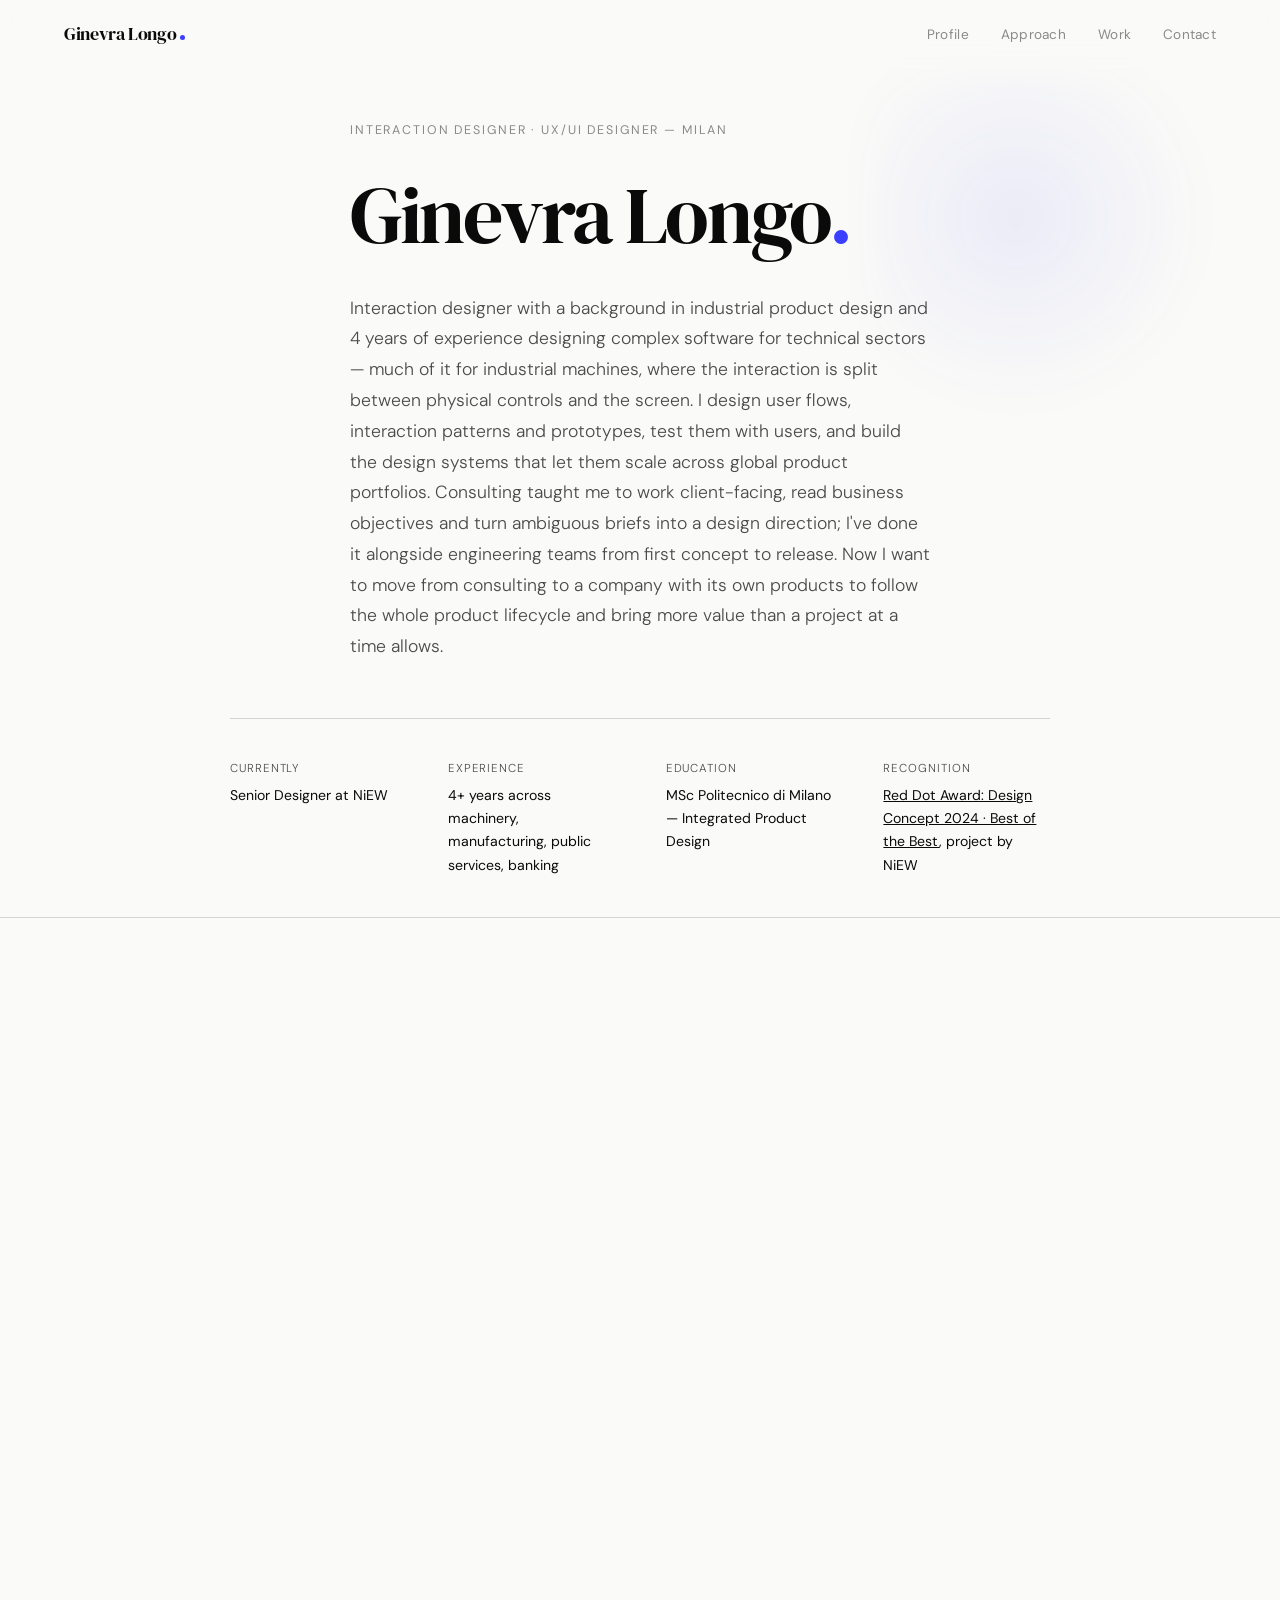
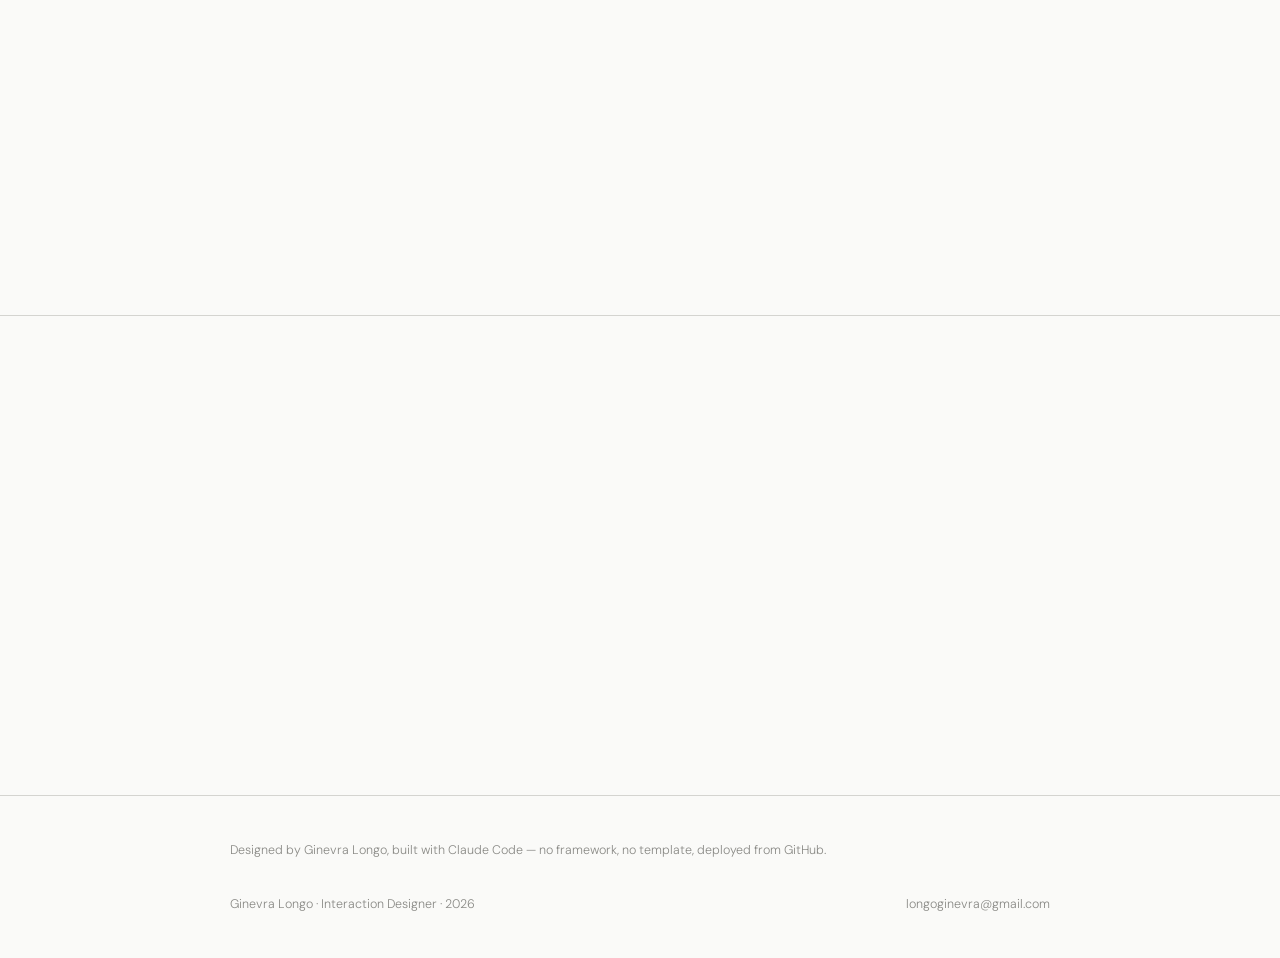
==== commit 9d7c7576: "Replace Shape matrix with Skills shape (T-cube visualization) 10 skills, one cube column each (3 lev" ====
--- a/index.html
+++ b/index.html
@@ -79,7 +79,7 @@
 
       <dl class="profile-grid reveal">
         <div class="profile-row">
-          <dt>Sectors I've worked in as product designer</dt>
+          <dt>Sectors I've worked in as interaction designer</dt>
           <dd><div class="tag-row">
             <span class="work-tag">Industrial machinery &amp; HMI</span>
             <span class="work-tag">Manufacturing</span>
@@ -93,78 +93,34 @@
         </div>
       </dl>
 
-      <div class="shape">
+      <div class="skills-shape" id="skills-shape">
         <div class="section-head reveal">
-          <h2>Shape</h2>
-        </div>
-        <p class="section-lead reveal">Deep in the craft, broad from consulting. Every cell links to <em class="key">the work that proves it</em>.</p>
-
-        <div class="shape-layout reveal">
-          <div class="shape-matrix">
-            <div class="shape-grid">
-              <div class="shape-col-label shape-row-labels shape-track-1">Interaction design &amp; flows</div>
-              <div class="shape-col-label shape-row-labels shape-track-2">Design systems &amp; tokens</div>
-              <div class="shape-col-label shape-row-labels shape-track-3">Prototyping</div>
-              <div class="shape-col-label shape-row-labels shape-track-4">Front-end</div>
-              <div class="shape-col-label shape-row-labels shape-track-5">Brief framing</div>
-              <div class="shape-col-label shape-row-labels shape-track-6">User research &amp; testing</div>
-              <div class="shape-col-label shape-row-labels shape-track-7">With engineering</div>
-              <div class="shape-col-label shape-row-labels shape-track-8">Client-facing</div>
-              <div class="shape-col-label shape-row-labels shape-track-9">Team leadership</div>
-
-              <div class="shape-row-label shape-track-label shape-row-1">1 · Practiced</div>
-              <div class="shape-row-label shape-track-label shape-row-2">2 · Owned</div>
-              <div class="shape-row-label shape-track-label shape-row-3">3 · Led</div>
-
-              <button type="button" class="shape-cell shape-cell--filled shape-track-1 shape-row-1" aria-label="Interaction design &amp; flows, level 1" data-skill="Interaction design &amp; flows" data-level-label="1 · Practiced" data-proj="01 · Designing to Ship" data-href="case-01.html#c1-decisions" data-proof="Interaction patterns for screens that share control with physical buttons and jog wheels, designed to be readable and operable at arm's length on the shop floor."></button>
-              <button type="button" class="shape-cell shape-cell--filled shape-track-1 shape-row-2" aria-label="Interaction design &amp; flows, level 2" data-skill="Interaction design &amp; flows" data-level-label="2 · Owned" data-proj="01 · Designing to Ship" data-href="case-01.html#c1-decisions" data-proof="Owned the full redesign of the parameter section for an industrial OEM, rebuilding the information architecture around operator tasks."></button>
-              <button type="button" class="shape-cell shape-cell--filled shape-cell--level3 shape-track-1 shape-row-3 is-selected" aria-label="Interaction design &amp; flows, level 3" data-skill="Interaction design &amp; flows" data-level-label="3 · Led" data-proj="03 · Designing to Sell" data-href="case-03.html#c3-solution" data-proof="Expert evaluations that set the redesign direction for OEM clients; the method now drives sales."></button>
-
-              <button type="button" class="shape-cell shape-cell--filled shape-track-2 shape-row-1" aria-label="Design systems &amp; tokens, level 1" data-skill="Design systems &amp; tokens" data-level-label="1 · Practiced" data-proj="01 · Designing to Ship" data-href="case-01.html#c1-solution" data-proof="Built component libraries and token sets in Figma variables."></button>
-              <button type="button" class="shape-cell shape-cell--filled shape-track-2 shape-row-2" aria-label="Design systems &amp; tokens, level 2" data-skill="Design systems &amp; tokens" data-level-label="2 · Owned" data-proj="01 · Designing to Ship" data-href="case-01.html#c1-solution" data-proof="Designed a variables architecture that generates 8 brand, mode and device configurations from one interface."></button>
-              <button type="button" class="shape-cell shape-cell--filled shape-cell--level3 shape-track-2 shape-row-3" aria-label="Design systems &amp; tokens, level 3" data-skill="Design systems &amp; tokens" data-level-label="3 · Led" data-proj="02 · Designing to Last" data-href="case-02.html#c2-decisions" data-proof="Lead of a design system running since 2022 across a global industrial group, mediating between teams with conflicting needs."></button>
-
-              <button type="button" class="shape-cell shape-cell--filled shape-track-3 shape-row-1" aria-label="Prototyping, level 1" data-skill="Prototyping" data-level-label="1 · Practiced" data-proj="01 · Designing to Ship" data-href="case-01.html#c1-decisions" data-proof="Clickable Figma prototypes for usability tests with operators and technical staff."></button>
-              <button type="button" class="shape-cell shape-cell--filled shape-track-3 shape-row-2" aria-label="Prototyping, level 2" data-skill="Prototyping" data-level-label="2 · Owned" data-proj="03 · Designing to Sell" data-href="case-03.html#c3-solution" data-proof="Prototypes chosen by purpose: a navigable sales prototype that showed a connected product ecosystem before it existed, HTML/CSS mockups for prospects, and this site built in code."></button>
-              <div class="shape-cell shape-cell--empty shape-track-3 shape-row-3" aria-hidden="true"></div>
-
-              <button type="button" class="shape-cell shape-cell--filled shape-track-4 shape-row-1" aria-label="Front-end, level 1" data-skill="Front-end" data-level-label="1 · Practiced" data-proj="Portfolio" data-proof="HTML, CSS, Git. This site and my CV are written in code."></button>
-              <button type="button" class="shape-cell shape-cell--filled shape-track-4 shape-row-2" aria-label="Front-end, level 2" data-skill="Front-end" data-level-label="2 · Owned" data-proj="01 · Designing to Ship" data-href="case-01.html#c1-impact" data-proof="Carried tokens from Figma variables to CSS so engineers inherited them unchanged."></button>
-              <div class="shape-cell shape-cell--empty shape-track-4 shape-row-3" aria-hidden="true"></div>
-
-              <button type="button" class="shape-cell shape-cell--filled shape-track-5 shape-row-1" aria-label="Brief framing, level 1" data-skill="Brief framing" data-level-label="1 · Practiced" data-proj="03 · Designing to Sell" data-href="case-03.html#c3-solution" data-proof="Turned ambiguous requests into scoped briefs on every engagement."></button>
-              <button type="button" class="shape-cell shape-cell--filled shape-track-5 shape-row-2" aria-label="Brief framing, level 2" data-skill="Brief framing" data-level-label="2 · Owned" data-proj="01 · Designing to Ship" data-href="case-01.html#c1-solution" data-proof="Read the business goal behind a redesign request and proposed a design system instead — out of scope, then sold."></button>
-              <div class="shape-cell shape-cell--empty shape-track-5 shape-row-3" aria-hidden="true"></div>
-
-              <button type="button" class="shape-cell shape-cell--filled shape-track-6 shape-row-1" aria-label="User research &amp; testing, level 1" data-skill="User research &amp; testing" data-level-label="1 · Practiced" data-proj="01 · Designing to Ship" data-href="case-01.html#c1-decisions" data-proof="Usability tests on prototypes, iterated between rounds."></button>
-              <button type="button" class="shape-cell shape-cell--filled shape-track-6 shape-row-2" aria-label="User research &amp; testing, level 2" data-skill="User research &amp; testing" data-level-label="2 · Owned" data-proj="01 · Designing to Ship" data-href="case-01.html#c1-decisions" data-proof="Ran co-design session with relevant stakeholders (expert users, business team and IT team) to define their requirements, needs or path of interaction."></button>
-              <div class="shape-cell shape-cell--empty shape-track-6 shape-row-3" aria-hidden="true"></div>
-
-              <button type="button" class="shape-cell shape-cell--filled shape-track-7 shape-row-1" aria-label="With engineering, level 1" data-skill="With engineering" data-level-label="1 · Practiced" data-proj="01 · Designing to Ship" data-href="case-01.html#c1-decisions" data-proof="Worked alongside developers from first concept to release."></button>
-              <button type="button" class="shape-cell shape-cell--filled shape-track-7 shape-row-2" aria-label="With engineering, level 2" data-skill="With engineering" data-level-label="2 · Owned" data-proj="01 · Designing to Ship" data-href="case-01.html#c1-decisions" data-proof="Stayed through first release to answer implementation questions as they came up."></button>
-              <div class="shape-cell shape-cell--empty shape-track-7 shape-row-3" aria-hidden="true"></div>
-
-              <button type="button" class="shape-cell shape-cell--filled shape-track-8 shape-row-1" aria-label="Client-facing, level 1" data-skill="Client-facing" data-level-label="1 · Practiced" data-proj="01 · Designing to Ship" data-href="case-01.html#c1-problem" data-proof="Daily contact with OEM and global-group stakeholders, from engineers to CEOs."></button>
-              <button type="button" class="shape-cell shape-cell--filled shape-track-8 shape-row-2" aria-label="Client-facing, level 2" data-skill="Client-facing" data-level-label="2 · Owned" data-proj="01 · Designing to Ship" data-href="case-01.html#c1-impact" data-proof="Owned the client relationship on the OEM account end to end, from proposal to release."></button>
-              <button type="button" class="shape-cell shape-cell--filled shape-cell--level3 shape-track-8 shape-row-3" aria-label="Client-facing, level 3" data-skill="Client-facing" data-level-label="3 · Led" data-proj="01 · Designing to Ship" data-href="case-01.html#c1-impact" data-proof="Accountable for the account's outcome, not just the design: scope, timing and what shipped."></button>
-
-              <button type="button" class="shape-cell shape-cell--filled shape-track-9 shape-row-1" aria-label="Team leadership, level 1" data-skill="Team leadership" data-level-label="1 · Practiced" data-proj="02 · Designing to Last" data-href="case-02.html#c2-impact" data-proof="Mentored interns through a structured, skill-based review process."></button>
-              <button type="button" class="shape-cell shape-cell--filled shape-track-9 shape-row-2" aria-label="Team leadership, level 2" data-skill="Team leadership" data-level-label="2 · Owned" data-proj="02 · Designing to Last" data-href="case-02.html#c2-decisions" data-proof="Own project delivery for the team while staying hands-on."></button>
-              <button type="button" class="shape-cell shape-cell--filled shape-cell--level3 shape-track-9 shape-row-3" aria-label="Team leadership, level 3" data-skill="Team leadership" data-level-label="3 · Led" data-proj="02 · Designing to Last" data-href="case-02.html#c2-decisions" data-proof="Manage a team of three designers: growth, workload and quality of what leaves the studio."></button>
+          <h2>Skills shape</h2>
+        </div>
+
+        <div class="skills-shape-body reveal">
+          <div class="skills-grid-wrap">
+            <div class="skills-labels" data-skills-labels></div>
+            <div class="skills-numbers" data-skills-numbers></div>
+            <div class="skills-bar"><span class="skills-bar-line"></span></div>
+            <div class="skills-cubes" data-skills-cubes>
+              <div class="skills-row-label" style="grid-row: 1;">Practiced</div>
+              <div class="skills-row-label" style="grid-row: 2;">Owned</div>
+              <div class="skills-row-label" style="grid-row: 3;">Led</div>
             </div>
-
-            <div class="shape-groups">
-              <span class="shape-group-label shape-group-label--build">What I build</span>
-              <span class="shape-group-label shape-group-label--work">How I work</span>
-            </div>
-          </div>
-
-          <div class="shape-panel" aria-live="polite">
-            <div class="shape-panel-content">
-              <p class="shape-panel-level">3 · Led</p>
-              <p class="shape-panel-name">Interaction design &amp; flows</p>
-              <span class="shape-panel-tag-wrap"><a class="shape-panel-tag" href="case-03.html#c3-solution">03 · Designing to Sell</a></span>
-              <p class="shape-panel-proof">Expert evaluations that set the redesign direction for OEM clients; the method now drives sales.</p>
+            <div class="skills-overlay" data-skills-overlay></div>
+          </div>
+
+          <ol class="skills-list" data-skills-list></ol>
+
+          <div class="skills-panel" aria-live="polite">
+            <div class="skills-panel-content" data-skills-panel>
+              <div class="skills-panel-meta">
+                <p class="skills-panel-level"></p>
+                <p class="skills-panel-name"></p>
+                <div class="skills-panel-tags"></div>
+              </div>
+              <p class="skills-panel-text"></p>
             </div>
           </div>
         </div>
@@ -324,35 +280,183 @@
 <script src="main.js" defer></script>
 <script>
   (function () {
-    var cells = document.querySelectorAll('.shape-cell--filled');
-    var content = document.querySelector('.shape-panel-content');
-    if (!cells.length || !content) return;
-
-    var levelEl = content.querySelector('.shape-panel-level');
-    var nameEl = content.querySelector('.shape-panel-name');
-    var tagWrap = content.querySelector('.shape-panel-tag-wrap');
-    var proofEl = content.querySelector('.shape-panel-proof');
-
-    cells.forEach(function (cell) {
-      cell.addEventListener('click', function () {
-        cells.forEach(function (c) { c.classList.remove('is-selected'); });
-        cell.classList.add('is-selected');
-
-        var d = cell.dataset;
-        content.style.opacity = '0';
-        window.setTimeout(function () {
-          levelEl.textContent = d.levelLabel;
-          nameEl.textContent = d.skill;
-          if (d.href) {
-            tagWrap.innerHTML = '<a class="shape-panel-tag" href="' + d.href + '">' + d.proj + '</a>';
-          } else {
-            tagWrap.innerHTML = '<span class="shape-panel-tag shape-panel-tag--static">' + d.proj + '</span>';
-          }
-          proofEl.textContent = d.proof;
-          content.style.opacity = '1';
-        }, 150);
+    var LEVEL_LABELS = { 1: '1 · Practiced', 2: '2 · Owned', 3: '3 · Led' };
+    var PROJECTS = {
+      1: { label: '01 · Designing to Ship', href: 'case-01.html' },
+      2: { label: '02 · Designing to Last', href: 'case-02.html' },
+      3: { label: '03 · Designing to Sell', href: 'case-03.html' }
+    };
+
+    var SKILLS = [
+      { name: 'Brief framing', level: 3, projects: [1, 3], text: "I turn ambiguous requests into a design direction, and read the business goal behind them well enough to propose what wasn't asked for — and sell it." },
+      { name: 'User research & testing', level: 2, projects: [1], text: 'Co-design sessions, card sorting and usability tests with operators and technical staff, iterating between rounds.' },
+      { name: 'Interaction design & flows', level: 3, projects: [1], text: "I've led teams of designers on several machine-interface projects, from concept to release: feature definition, complex interaction patterns where control is split between machine and screen, and entire operator flows." },
+      { name: 'Prototyping', level: 3, projects: [3], text: "I pick the prototype by its job: Figma for usability tests, code for prospects, navigable demos for sales. I've led the ones that had to convince a board." },
+      { name: 'Design systems & tokens', level: 3, projects: [1, 2, 3], text: "I've built three design systems for three clients with different needs, sizes and levels of internal and product complexity. I maintain and evolve one for a packaging-industry leader, serving three design teams and six IT teams." },
+      { name: 'Front-end', level: 2, projects: [1], text: 'HTML, CSS, Git. I write my portfolio and CV in code, and carry tokens from Figma variables to CSS so engineers inherit them unchanged.' },
+      { name: 'Project management', level: 3, projects: [3], text: 'I run projects end to end — scope, planning, budget and timing — keeping team and client aligned from kick-off to release.' },
+      { name: 'Client-facing', level: 3, projects: [1, 2, 3], text: "I'm accountable for the client relationship on every project — scope, timing and what ships — with stakeholders from engineers to CEOs." },
+      { name: 'Team leadership', level: 3, projects: [], text: "I've trained three designers and followed their growth through a structured, skill-based review process, while staying hands-on." },
+      { name: 'AI fluency', level: 2, projects: [], text: "I build the tools I need and the ones the studio needs — automated pipelines for evaluation decks and performance reviews — and I've promoted the internal initiatives that spread AI-assisted workflows." }
+    ];
+
+    var root = document.getElementById('skills-shape');
+    if (!root) return;
+
+    var labelsEl = root.querySelector('[data-skills-labels]');
+    var numbersEl = root.querySelector('[data-skills-numbers]');
+    var cubesEl = root.querySelector('[data-skills-cubes]');
+    var overlayEl = root.querySelector('[data-skills-overlay]');
+    var listEl = root.querySelector('[data-skills-list]');
+    var panelEl = root.querySelector('[data-skills-panel]');
+
+    var panelLevelEl = panelEl.querySelector('.skills-panel-level');
+    var panelNameEl = panelEl.querySelector('.skills-panel-name');
+    var panelTagsEl = panelEl.querySelector('.skills-panel-tags');
+    var panelTextEl = panelEl.querySelector('.skills-panel-text');
+
+    var overlayButtons = [];
+    var mobileButtons = [];
+    var cubeWraps = []; // cubeWraps[skillIndex] = [row1El, row2El, row3El]
+
+    function pad2(n) { return (n < 10 ? '0' : '') + n; }
+
+    SKILLS.forEach(function (skill, i) {
+      var col = i + 2; // grid column, skipping the level-label column (1)
+
+      var label = document.createElement('div');
+      label.className = 'skills-label-cell';
+      label.style.gridColumn = col;
+      label.textContent = skill.name;
+      labelsEl.appendChild(label);
+
+      var num = document.createElement('div');
+      num.className = 'skills-number-cell';
+      num.style.gridColumn = col;
+      num.textContent = pad2(i + 1);
+      numbersEl.appendChild(num);
+
+      cubeWraps[i] = [];
+      [1, 2, 3].forEach(function (row) {
+        var wrap = document.createElement('div');
+        wrap.className = 'skills-cube-wrap skills-cube-row-' + row;
+        wrap.style.gridColumn = col;
+        wrap.style.gridRow = row;
+        wrap.style.setProperty('--i', i);
+
+        var cube = document.createElement('div');
+        cube.className = 'skills-cube ' + (skill.level >= row ? 'skills-cube--filled' : 'skills-cube--empty');
+        wrap.appendChild(cube);
+
+        cubesEl.appendChild(wrap);
+        cubeWraps[i][row - 1] = wrap;
       });
+
+      var overlayBtn = document.createElement('button');
+      overlayBtn.type = 'button';
+      overlayBtn.className = 'skills-overlay-btn';
+      overlayBtn.style.gridColumn = col;
+      overlayBtn.setAttribute('aria-label', skill.name + ', level ' + skill.level);
+      overlayBtn.setAttribute('aria-pressed', 'false');
+      overlayEl.appendChild(overlayBtn);
+      overlayButtons.push(overlayBtn);
+
+      var li = document.createElement('li');
+      var rowBtn = document.createElement('button');
+      rowBtn.type = 'button';
+      rowBtn.className = 'skills-row-btn';
+      rowBtn.setAttribute('aria-label', skill.name + ', level ' + skill.level);
+      rowBtn.setAttribute('aria-pressed', 'false');
+
+      var rowNum = document.createElement('span');
+      rowNum.className = 'skills-row-num';
+      rowNum.textContent = pad2(i + 1);
+
+      var rowName = document.createElement('span');
+      rowName.className = 'skills-row-name';
+      rowName.textContent = skill.name;
+
+      var rowCubes = document.createElement('span');
+      rowCubes.className = 'skills-row-cubes';
+      [1, 2, 3].forEach(function (row) {
+        var mini = document.createElement('span');
+        mini.className = 'skills-mini-cube ' + (skill.level >= row ? 'skills-mini-cube--filled' : 'skills-mini-cube--empty');
+        rowCubes.appendChild(mini);
+      });
+
+      rowBtn.appendChild(rowNum);
+      rowBtn.appendChild(rowName);
+      rowBtn.appendChild(rowCubes);
+      li.appendChild(rowBtn);
+      listEl.appendChild(li);
+      mobileButtons.push(rowBtn);
     });
+
+    function setHover(i, on) {
+      cubeWraps[i].forEach(function (w) { w.classList.toggle('is-hover-col', on); });
+    }
+
+    function renderPanel(i) {
+      var skill = SKILLS[i];
+      panelLevelEl.textContent = LEVEL_LABELS[skill.level];
+      panelNameEl.textContent = skill.name;
+      panelTagsEl.innerHTML = skill.projects.map(function (p) {
+        var proj = PROJECTS[p];
+        return '<a class="skills-tag" href="' + proj.href + '">' + proj.label + '</a>';
+      }).join('');
+      panelTextEl.textContent = skill.text;
+    }
+
+    var selectedIndex = -1;
+
+    function select(i, animatePanel) {
+      if (i === selectedIndex) return;
+      selectedIndex = i;
+
+      SKILLS.forEach(function (skill, idx) {
+        var isSel = idx === i;
+        cubeWraps[idx].forEach(function (w) { w.classList.toggle('is-selected-col', isSel); });
+        labelsEl.children[idx].classList.toggle('is-selected', isSel);
+        numbersEl.children[idx].classList.toggle('is-selected', isSel);
+        overlayButtons[idx].setAttribute('aria-pressed', String(isSel));
+        mobileButtons[idx].classList.toggle('is-selected', isSel);
+        mobileButtons[idx].setAttribute('aria-pressed', String(isSel));
+      });
+
+      if (!animatePanel) {
+        renderPanel(i);
+        return;
+      }
+      panelEl.style.opacity = '0';
+      window.setTimeout(function () {
+        renderPanel(i);
+        panelEl.style.opacity = '1';
+      }, 150);
+    }
+
+    overlayButtons.forEach(function (btn, i) {
+      btn.addEventListener('click', function () { select(i, true); });
+      btn.addEventListener('mouseenter', function () { if (i !== selectedIndex) setHover(i, true); });
+      btn.addEventListener('mouseleave', function () { setHover(i, false); });
+      btn.addEventListener('focus', function () { if (i !== selectedIndex) setHover(i, true); });
+      btn.addEventListener('blur', function () { setHover(i, false); });
+    });
+
+    mobileButtons.forEach(function (btn, i) {
+      btn.addEventListener('click', function () { select(i, true); });
+    });
+
+    select(0, false);
+
+    var revealObserver = new IntersectionObserver(function (entries) {
+      entries.forEach(function (entry) {
+        if (entry.isIntersecting) {
+          cubesEl.classList.add('is-visible');
+          revealObserver.disconnect();
+        }
+      });
+    }, { threshold: 0.2 });
+    revealObserver.observe(cubesEl);
   })();
 </script>
 
--- a/styles.css
+++ b/styles.css
@@ -161,138 +161,212 @@
 
   .profile-aim { margin-top: 40px; }
 
-  /* ---- SHAPE (skills matrix) ---- */
-  .shape { margin-top: 48px; }
-
-  .shape-layout {
+  /* ---- SKILLS SHAPE ---- */
+  .skills-shape { margin-top: 48px; }
+  .skills-shape-body { margin-top: 8px; }
+
+  .skills-grid-wrap { position: relative; }
+
+  .skills-labels,
+  .skills-numbers,
+  .skills-bar,
+  .skills-cubes {
+    display: grid;
+    grid-template-columns: 72px repeat(10, 1fr);
+    column-gap: 6px;
+  }
+
+  .skills-labels { height: 170px; }
+
+  .skills-label-cell {
     display: flex;
-    gap: 40px;
-    align-items: flex-start;
-  }
-
-  .shape-matrix { flex: 1; min-width: 0; overflow-x: auto; }
-
-  .shape-grid {
-    display: grid;
-    grid-template-columns: 92px repeat(4, 44px) 12px repeat(5, 44px);
-    grid-template-rows: auto 44px 44px 44px;
-    gap: 4px;
-    width: max-content;
-  }
-
-  .shape-track-label { grid-column: 1; }
-  .shape-track-1 { grid-column: 2; }
-  .shape-track-2 { grid-column: 3; }
-  .shape-track-3 { grid-column: 4; }
-  .shape-track-4 { grid-column: 5; }
-  .shape-track-5 { grid-column: 7; }
-  .shape-track-6 { grid-column: 8; }
-  .shape-track-7 { grid-column: 9; }
-  .shape-track-8 { grid-column: 10; }
-  .shape-track-9 { grid-column: 11; }
-
-  .shape-row-labels { grid-row: 1; }
-  .shape-row-1 { grid-row: 2; }
-  .shape-row-2 { grid-row: 3; }
-  .shape-row-3 { grid-row: 4; }
-
-  .shape-col-label {
-    font-size: 0.6rem;
-    line-height: 1.2;
+    align-items: flex-end;
+    justify-content: center;
+    writing-mode: vertical-rl;
+    transform: rotate(180deg);
+    font-size: 14px;
+    font-family: var(--sans);
+    color: var(--gray-700);
+    white-space: nowrap;
+    transition: color 0.15s ease;
+  }
+
+  .skills-label-cell.is-selected { color: var(--accent); font-weight: 500; }
+
+  .skills-numbers { margin-top: 6px; }
+
+  .skills-number-cell {
+    font-family: var(--serif);
+    font-size: 12px;
     color: var(--gray-500);
     text-align: center;
-    align-self: end;
-    padding-bottom: 6px;
-  }
-
-  .shape-row-label {
-    font-size: 0.68rem;
-    color: var(--gray-500);
+    transition: color 0.15s ease;
+  }
+
+  .skills-number-cell.is-selected { color: var(--accent); }
+
+  .skills-bar { margin-top: 10px; }
+  .skills-bar-line { grid-column: 2 / 12; height: 2px; background: var(--black); }
+
+  .skills-cubes { row-gap: 0; margin-top: 10px; }
+
+  .skills-row-label {
+    grid-column: 1;
     display: flex;
     align-items: center;
-    white-space: nowrap;
-  }
-
-  .shape-cell { border-radius: 3px; width: 44px; height: 44px; padding: 0; }
-
-  button.shape-cell {
-    border: 1px solid transparent;
-    background: var(--accent-light);
+    justify-content: flex-end;
+    padding-right: 10px;
+    font-size: 11px;
+    letter-spacing: 0.08em;
+    font-variant-caps: small-caps;
+    color: var(--gray-500);
+  }
+
+  .skills-cube-wrap {
+    padding: 4px;
+    background: transparent;
+    transition: background-color 0.15s ease;
+  }
+
+  .skills-cube-wrap.skills-cube-row-1 { border-radius: 6px 6px 0 0; }
+  .skills-cube-wrap.skills-cube-row-3 { border-radius: 0 0 6px 6px; }
+
+  .skills-cube-wrap.is-hover-col { background: var(--gray-100); }
+  .skills-cube-wrap.is-selected-col { background: var(--accent-light); }
+
+  .skills-cube { width: 100%; aspect-ratio: 1; border-radius: 5px; }
+
+  .skills-cube--empty { background: none; border: 1px dashed var(--gray-300); }
+
+  .skills-cube--filled {
+    background: var(--accent);
+    opacity: 0;
+    transition: opacity 0.2s ease;
+  }
+
+  .skills-cubes.is-visible .skills-cube--filled {
+    opacity: 0.3;
+    transition: opacity 0.3s ease;
+    transition-delay: calc(var(--i, 0) * 40ms);
+  }
+
+  .skills-cube-wrap.is-hover-col .skills-cube--filled { opacity: 0.6; }
+  .skills-cube-wrap.is-selected-col .skills-cube--filled { opacity: 1; }
+
+  .skills-overlay {
+    position: absolute;
+    inset: 0;
+    display: grid;
+    grid-template-columns: 72px repeat(10, 1fr);
+    grid-template-rows: 100%;
+    column-gap: 6px;
+  }
+
+  .skills-overlay-btn {
+    grid-row: 1;
+    height: 100%;
+    background: transparent;
+    border: none;
+    padding: 0;
+    margin: 0;
     cursor: pointer;
-    font: inherit;
-    transition: border-color 0.15s ease;
-  }
-
-  button.shape-cell:hover { border-color: var(--accent); }
-  button.shape-cell.shape-cell--level3 { background: var(--accent); }
-  button.shape-cell.is-selected { outline: 2px solid var(--accent); outline-offset: 1px; }
-
-  div.shape-cell.shape-cell--empty {
-    background: none;
-    border: 1px dashed var(--gray-300);
-  }
-
-  .shape-groups {
+  }
+
+  .skills-list { display: none; }
+
+  .skills-panel {
+    margin-top: 32px;
+    padding-top: 24px;
+    border-top: 1px solid var(--gray-300);
+  }
+
+  .skills-panel-content {
     display: grid;
-    grid-template-columns: 92px repeat(4, 44px) 12px repeat(5, 44px);
-    gap: 4px;
-    width: max-content;
-    margin-top: 10px;
-    padding-top: 10px;
-    border-top: 1px solid var(--gray-300);
-  }
-
-  .shape-group-label {
-    grid-column: 2 / 6;
-    font-size: 0.66rem;
-    letter-spacing: 0.08em;
-    text-transform: uppercase;
-    color: var(--gray-500);
-  }
-
-  .shape-group-label--work { grid-column: 7 / 12; }
-
-  .shape-panel { width: 240px; flex: none; border-left: 1px solid var(--gray-300); padding-left: 20px; }
-
-  .shape-panel-content { transition: opacity 0.15s ease; }
-
-  .shape-panel-level {
-    font-family: var(--serif);
-    font-size: 1.4rem;
+    grid-template-columns: 1fr 1.25fr;
+    gap: 32px;
+    transition: opacity 0.15s ease;
+  }
+
+  .skills-panel-level {
+    font-size: 12px;
+    letter-spacing: 0.04em;
+    font-variant-caps: small-caps;
+    color: var(--gray-500);
+    margin-bottom: 6px;
+  }
+
+  .skills-panel-name {
+    font-family: var(--serif);
+    font-size: 30px;
     letter-spacing: -0.015em;
+    line-height: 1.15;
     color: var(--black);
-    margin-bottom: 6px;
-  }
-
-  .shape-panel-name { font-size: 0.8rem; color: var(--gray-500); margin-bottom: 16px; }
-
-  .shape-panel-tag-wrap { display: block; }
-
-  .shape-panel-tag {
+    margin-bottom: 14px;
+  }
+
+  .skills-panel-tags { display: flex; flex-wrap: wrap; gap: 6px; }
+
+  .skills-tag {
     display: inline-block;
-    font-size: 0.7rem;
+    font-size: 12px;
     color: var(--accent);
     border: 1px solid var(--accent);
     border-radius: 3px;
-    padding: 3px 10px;
+    padding: 3px 8px;
     text-decoration: none;
-    margin-bottom: 14px;
-  }
-
-  .shape-panel-tag--static { cursor: default; opacity: 0.85; }
-
-  .shape-panel-proof { font-size: 0.88rem; color: var(--gray-700); line-height: 1.55; }
+  }
+
+  .skills-panel-text { font-size: 16px; line-height: 1.65; color: var(--gray-700); }
 
   @media (max-width: 600px) {
-    .shape-layout { flex-direction: column; align-items: stretch; }
-    .shape-panel {
+    .skills-grid-wrap { display: none; }
+
+    .skills-list { display: block; list-style: none; }
+
+    .skills-row-btn {
       width: 100%;
-      border-left: none;
-      padding-left: 0;
+      display: flex;
+      align-items: center;
+      gap: 14px;
+      padding: 12px 8px;
+      border: none;
       border-top: 1px solid var(--gray-300);
-      padding-top: 20px;
-      margin-top: 28px;
+      background: transparent;
+      cursor: pointer;
+      text-align: left;
+      font: inherit;
     }
+
+    .skills-list li:last-child .skills-row-btn { border-bottom: 1px solid var(--gray-300); }
+
+    .skills-row-btn.is-selected { background: var(--accent-light); }
+
+    .skills-row-num {
+      font-family: var(--serif);
+      font-size: 12px;
+      color: var(--gray-500);
+      width: 20px;
+      flex: none;
+    }
+
+    .skills-row-btn.is-selected .skills-row-num { color: var(--accent); }
+
+    .skills-row-name {
+      font-size: 14px;
+      color: var(--gray-700);
+      flex: 1;
+    }
+
+    .skills-row-btn.is-selected .skills-row-name { color: var(--accent); font-weight: 500; }
+
+    .skills-row-cubes { display: flex; gap: 4px; flex: none; }
+
+    .skills-mini-cube { width: 14px; height: 14px; border-radius: 3px; }
+    .skills-mini-cube--empty { background: none; border: 1px dashed var(--gray-300); }
+    .skills-mini-cube--filled { background: var(--accent); opacity: 0.3; }
+    .skills-row-btn.is-selected .skills-mini-cube--filled { opacity: 1; }
+
+    .skills-panel-content { grid-template-columns: 1fr; gap: 16px; }
   }
 
   /* ---- VALUES ---- */
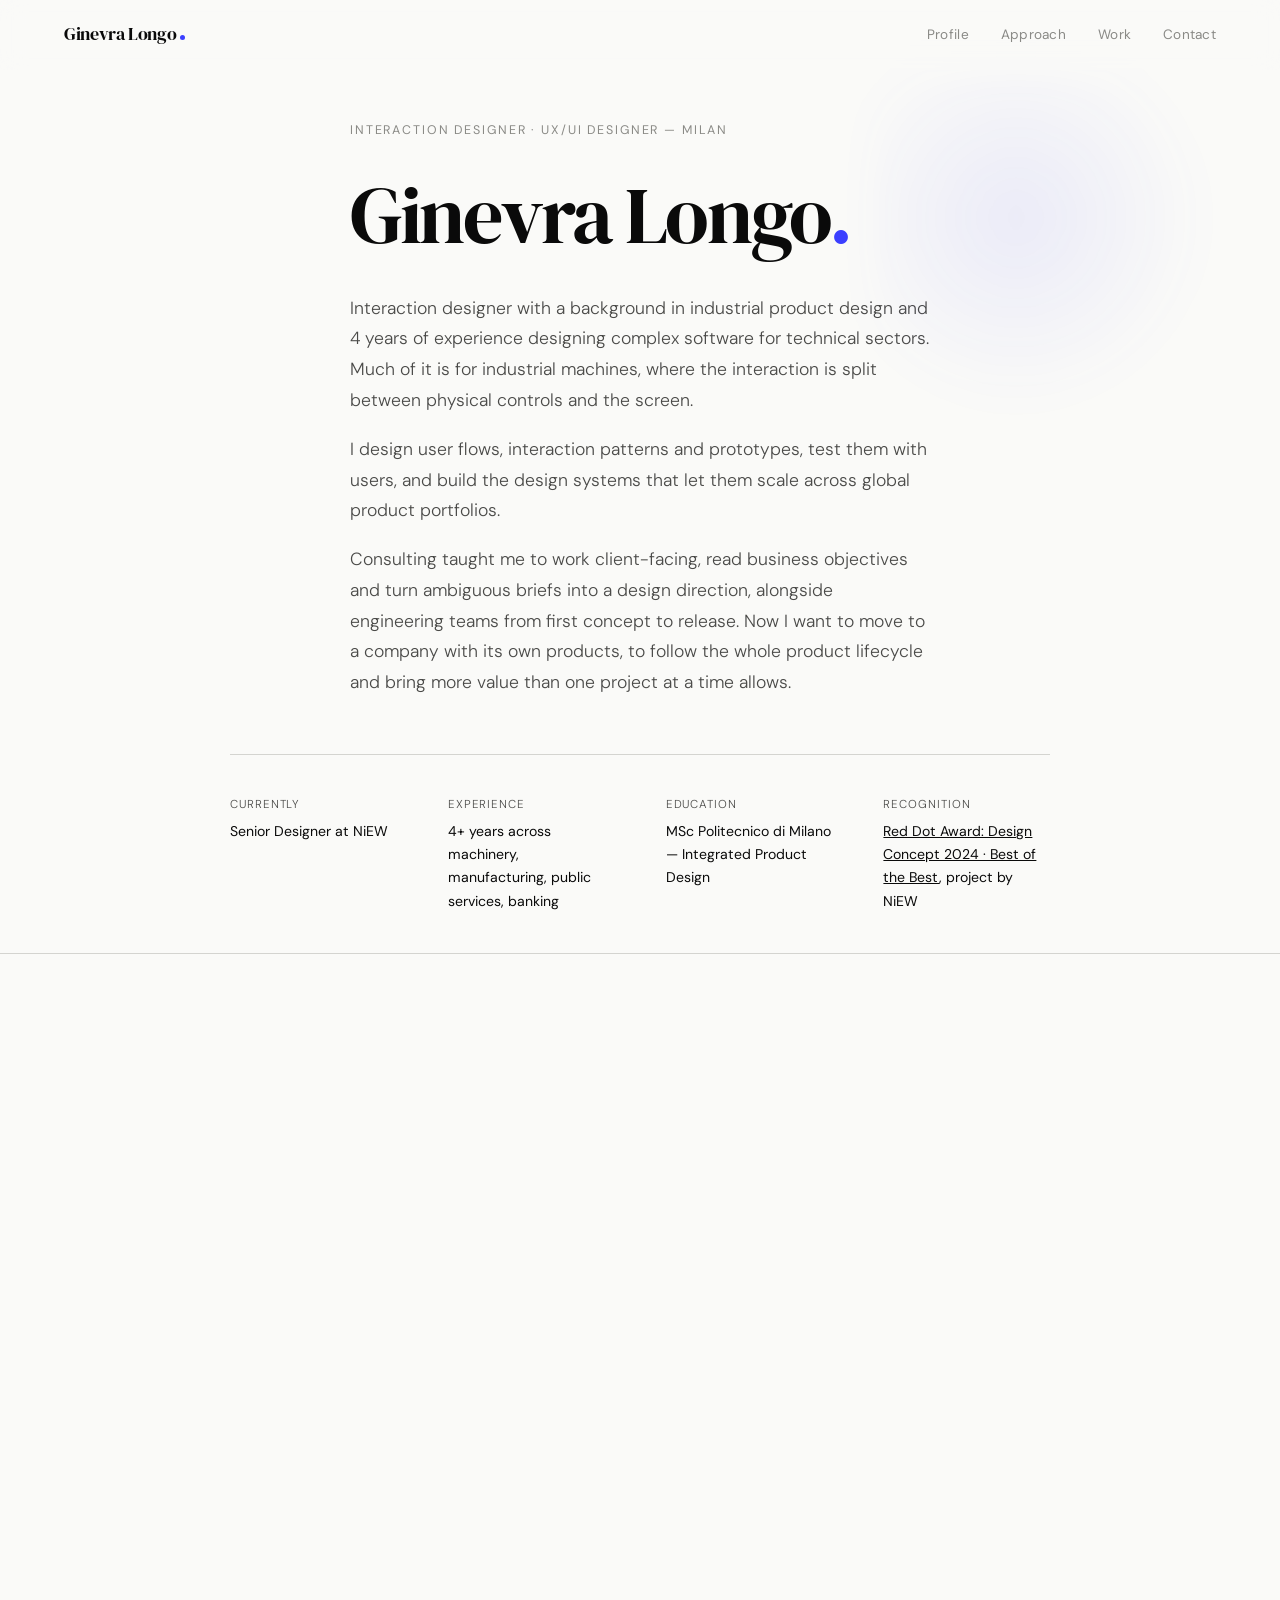
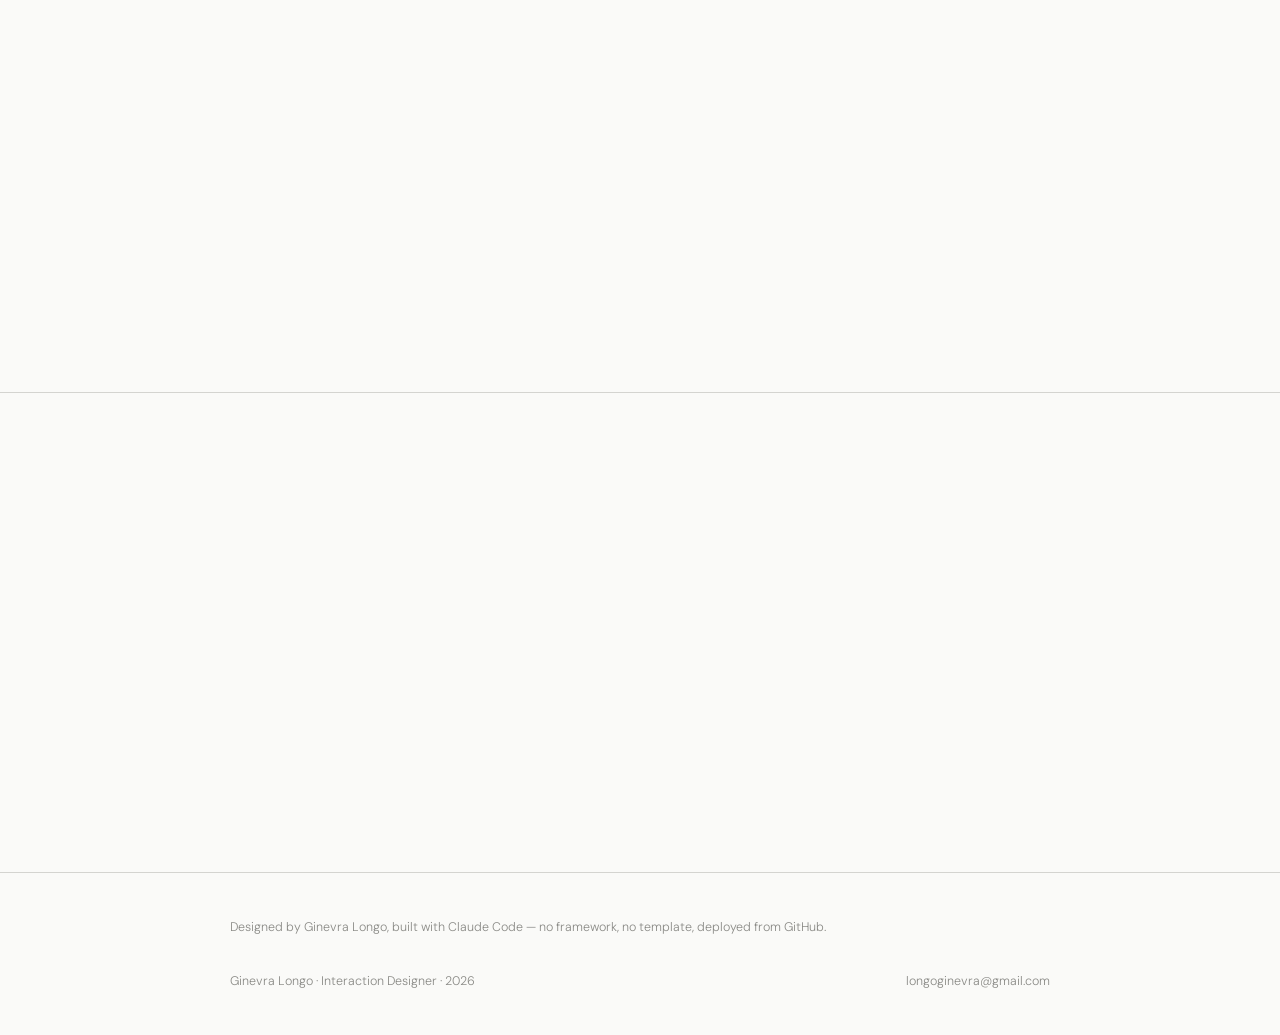
==== commit b71892c1: "Profile: readable summary, no em dashes, higher-contrast tags Summary split into 3 paragraphs; 5 Ski" ====
--- a/index.html
+++ b/index.html
@@ -42,7 +42,9 @@
       <div class="container">
         <p class="hero-label">Interaction Designer · UX/UI Designer — Milan</p>
         <h1>Ginevra&nbsp;Longo<span class="hero-dot">.</span></h1>
-        <p class="hero-intro">Interaction designer with a background in industrial product design and 4 years of experience designing complex software for technical sectors — much of it for industrial machines, where the interaction is split between physical controls and the screen. I design user flows, interaction patterns and prototypes, test them with users, and build the design systems that let them scale across global product portfolios. Consulting taught me to work client-facing, read business objectives and turn ambiguous briefs into a design direction; I've done it alongside engineering teams from first concept to release. Now I want to move from consulting to a company with its own products to follow the whole product lifecycle and bring more value than a project at a time allows.</p>
+        <p class="hero-intro">Interaction designer with a background in industrial product design and 4 years of experience designing complex software for technical sectors. Much of it is for industrial machines, where the interaction is split between physical controls and the screen.</p>
+        <p class="hero-intro">I design user flows, interaction patterns and prototypes, test them with users, and build the design systems that let them scale across global product portfolios.</p>
+        <p class="hero-intro">Consulting taught me to work client-facing, read business objectives and turn ambiguous briefs into a design direction, alongside engineering teams from first concept to release. Now I want to move to a company with its own products, to follow the whole product lifecycle and bring more value than one project at a time allows.</p>
       </div>
     </div>
     <div class="hero-meta-row">
@@ -123,6 +125,8 @@
               <p class="skills-panel-text"></p>
             </div>
           </div>
+
+          <p class="skills-legend">Practiced: applied it · Owned: responsible for it end to end · Led: responsible for others' outcomes</p>
         </div>
       </div>
     </div>
@@ -288,16 +292,16 @@
     };
 
     var SKILLS = [
-      { name: 'Brief framing', level: 3, projects: [1, 3], text: "I turn ambiguous requests into a design direction, and read the business goal behind them well enough to propose what wasn't asked for — and sell it." },
+      { name: 'Brief framing', level: 3, projects: [1, 3], text: "I turn ambiguous requests into a design direction, and read the business goal behind them well enough to propose what wasn't asked for, and sell it." },
       { name: 'User research & testing', level: 2, projects: [1], text: 'Co-design sessions, card sorting and usability tests with operators and technical staff, iterating between rounds.' },
       { name: 'Interaction design & flows', level: 3, projects: [1], text: "I've led teams of designers on several machine-interface projects, from concept to release: feature definition, complex interaction patterns where control is split between machine and screen, and entire operator flows." },
       { name: 'Prototyping', level: 3, projects: [3], text: "I pick the prototype by its job: Figma for usability tests, code for prospects, navigable demos for sales. I've led the ones that had to convince a board." },
       { name: 'Design systems & tokens', level: 3, projects: [1, 2, 3], text: "I've built three design systems for three clients with different needs, sizes and levels of internal and product complexity. I maintain and evolve one for a packaging-industry leader, serving three design teams and six IT teams." },
-      { name: 'Front-end', level: 2, projects: [1], text: 'HTML, CSS, Git. I write my portfolio and CV in code, and carry tokens from Figma variables to CSS so engineers inherit them unchanged.' },
-      { name: 'Project management', level: 3, projects: [3], text: 'I run projects end to end — scope, planning, budget and timing — keeping team and client aligned from kick-off to release.' },
-      { name: 'Client-facing', level: 3, projects: [1, 2, 3], text: "I'm accountable for the client relationship on every project — scope, timing and what ships — with stakeholders from engineers to CEOs." },
+      { name: 'Front-end', level: 2, projects: [1], text: "HTML, CSS, Git. I run quality checks on clients' front-end builds against the design, and prepare hand-off materials developers can implement directly, tokens included, carried from Figma variables to CSS." },
+      { name: 'Project management', level: 3, projects: [3], text: 'I run projects end to end, from scope and planning to budget and timing, keeping team and client aligned from kick-off to release.' },
+      { name: 'Client-facing', level: 3, projects: [1, 2, 3], text: "I'm accountable for the client relationship on every project, from scope and timing to what ships, with stakeholders from engineers to CEOs." },
       { name: 'Team leadership', level: 3, projects: [], text: "I've trained three designers and followed their growth through a structured, skill-based review process, while staying hands-on." },
-      { name: 'AI fluency', level: 2, projects: [], text: "I build the tools I need and the ones the studio needs — automated pipelines for evaluation decks and performance reviews — and I've promoted the internal initiatives that spread AI-assisted workflows." }
+      { name: 'AI fluency', level: 2, projects: [], text: "I build the tools I need and the ones the studio needs, such as automated pipelines for evaluation decks and performance reviews, and I've promoted the internal initiatives that spread AI-assisted workflows. This portfolio was written in code with an AI coding agent." }
     ];
 
     var root = document.getElementById('skills-shape');
@@ -327,7 +331,10 @@
       var label = document.createElement('div');
       label.className = 'skills-label-cell';
       label.style.gridColumn = col;
-      label.textContent = skill.name;
+      var labelText = document.createElement('span');
+      labelText.className = 'skills-label-text';
+      labelText.textContent = skill.name;
+      label.appendChild(labelText);
       labelsEl.appendChild(label);
 
       var num = document.createElement('div');
--- a/styles.css
+++ b/styles.css
@@ -159,6 +159,15 @@
   .tag-row { display: flex; flex-wrap: wrap; gap: 8px; }
   .tag-row + p { margin-top: 10px; }
 
+  /* Profile-scoped contrast fix: the shared .work-tag (gray-500 on
+     gray-100, ~3.1:1) fails 4.5:1. Scoped to #profile so the Work
+     section's case-card tags, which use the same class, are untouched. */
+  #profile .work-tag {
+    color: var(--gray-700);
+    background: none;
+    border: 1px solid var(--gray-300);
+  }
+
   .profile-aim { margin-top: 40px; }
 
   /* ---- SKILLS SHAPE ---- */
@@ -182,16 +191,21 @@
     display: flex;
     align-items: flex-end;
     justify-content: center;
+  }
+
+  .skills-label-text {
     writing-mode: vertical-rl;
     transform: rotate(180deg);
+    margin: 0;
+    padding: 0;
+    font-family: var(--sans);
     font-size: 14px;
-    font-family: var(--sans);
     color: var(--gray-700);
     white-space: nowrap;
     transition: color 0.15s ease;
   }
 
-  .skills-label-cell.is-selected { color: var(--accent); font-weight: 500; }
+  .skills-label-cell.is-selected .skills-label-text { color: var(--accent); font-weight: 500; }
 
   .skills-numbers { margin-top: 6px; }
 
@@ -216,9 +230,10 @@
     align-items: center;
     justify-content: flex-end;
     padding-right: 10px;
+    font-family: var(--sans);
     font-size: 11px;
+    text-transform: uppercase;
     letter-spacing: 0.08em;
-    font-variant-caps: small-caps;
     color: var(--gray-500);
   }
 
@@ -288,9 +303,10 @@
   }
 
   .skills-panel-level {
+    font-family: var(--sans);
     font-size: 12px;
-    letter-spacing: 0.04em;
-    font-variant-caps: small-caps;
+    text-transform: uppercase;
+    letter-spacing: 0.08em;
     color: var(--gray-500);
     margin-bottom: 6px;
   }
@@ -317,6 +333,12 @@
   }
 
   .skills-panel-text { font-size: 16px; line-height: 1.65; color: var(--gray-700); }
+
+  .skills-legend {
+    margin-top: 20px;
+    font-size: 0.8rem;
+    color: var(--gray-500);
+  }
 
   @media (max-width: 600px) {
     .skills-grid-wrap { display: none; }
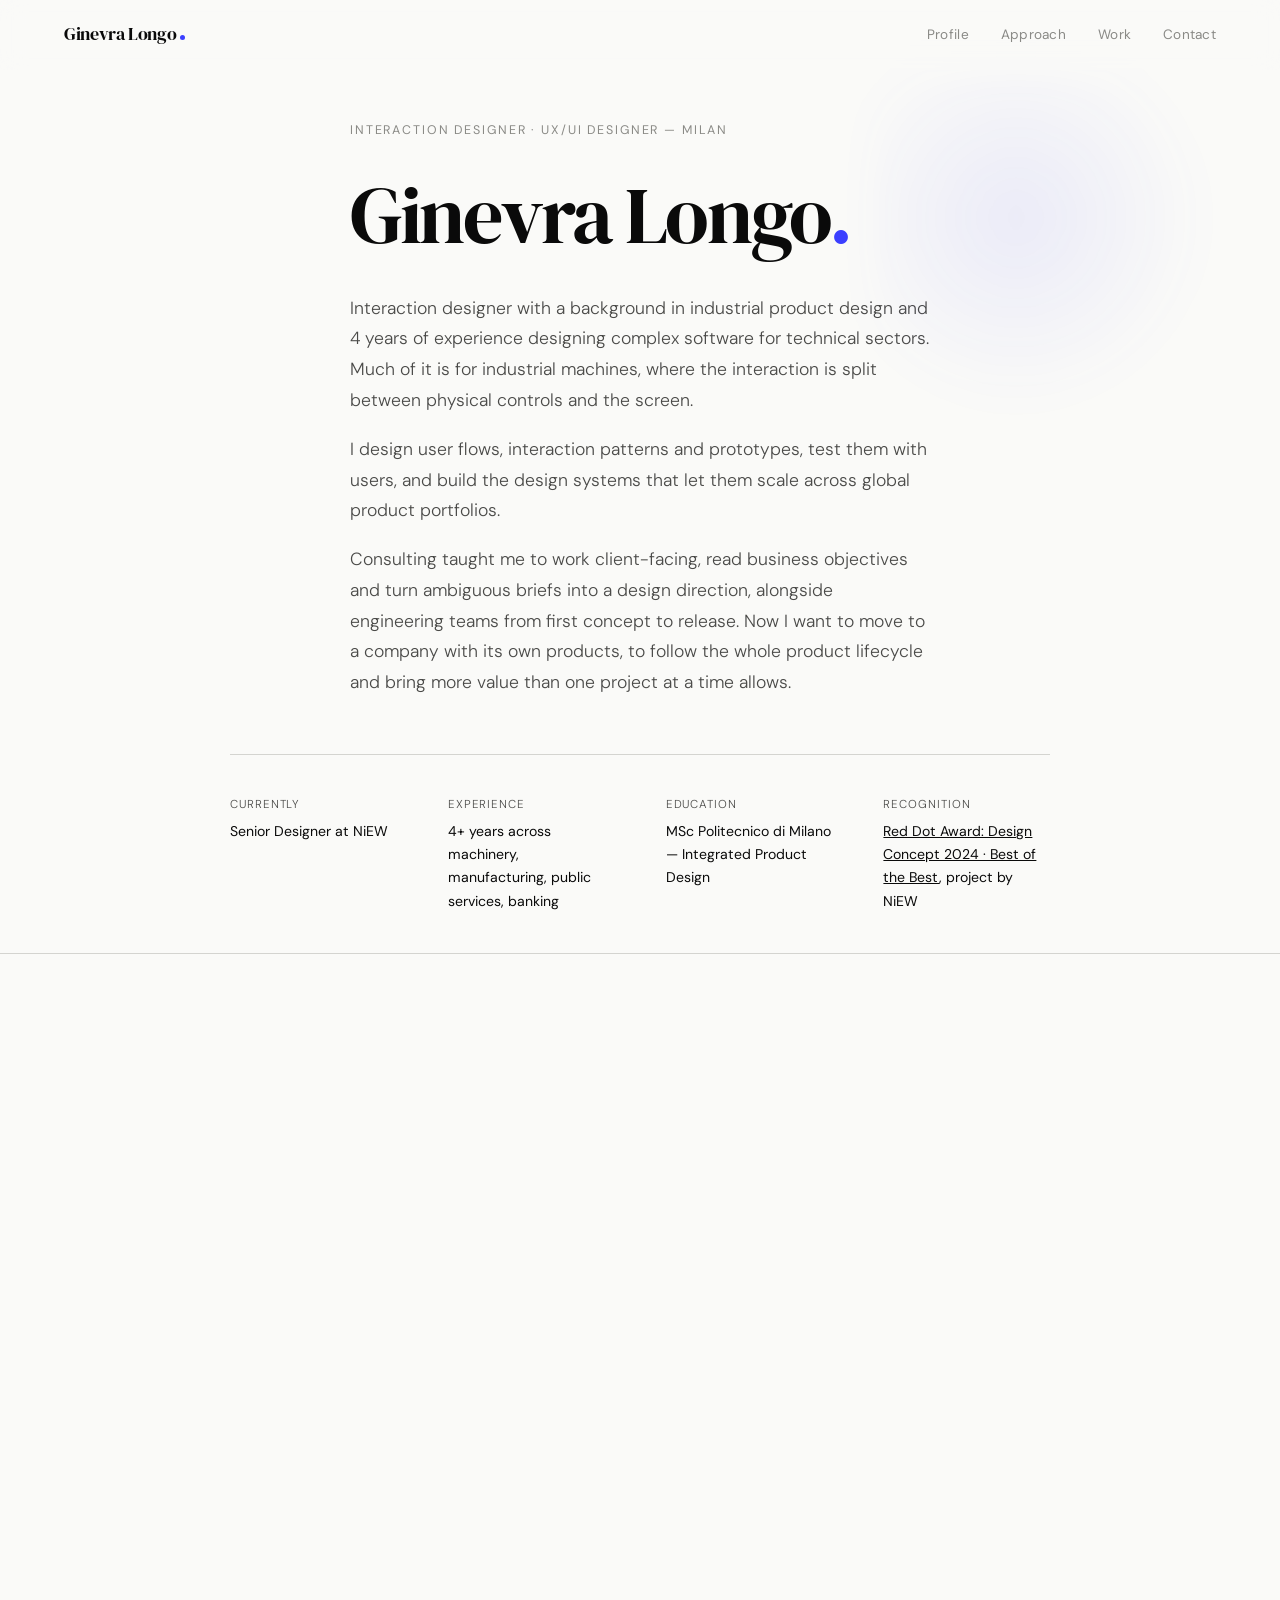
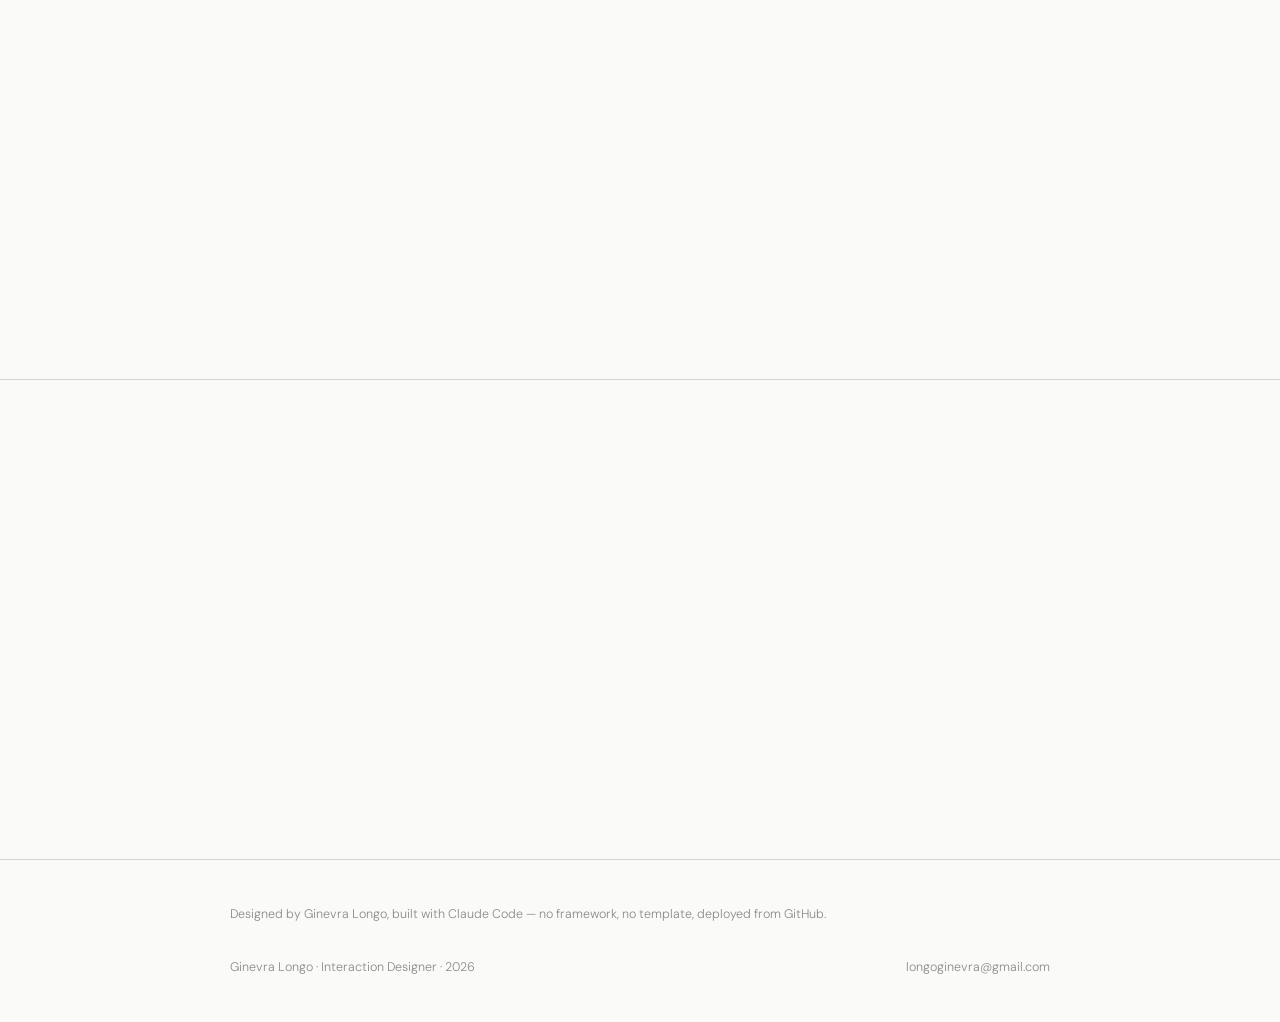
==== commit 4d856b98: "Skills shape: update 3 proof texts, 3 project links, move legend 02/04/06 text revised; 05 drops pro" ====
--- a/index.html
+++ b/index.html
@@ -115,6 +115,8 @@
 
           <ol class="skills-list" data-skills-list></ol>
 
+          <p class="skills-legend">Practiced: applied it · Owned: responsible for it end to end · Led: responsible for others' outcomes</p>
+
           <div class="skills-panel" aria-live="polite">
             <div class="skills-panel-content" data-skills-panel>
               <div class="skills-panel-meta">
@@ -125,8 +127,6 @@
               <p class="skills-panel-text"></p>
             </div>
           </div>
-
-          <p class="skills-legend">Practiced: applied it · Owned: responsible for it end to end · Led: responsible for others' outcomes</p>
         </div>
       </div>
     </div>
@@ -293,12 +293,12 @@
 
     var SKILLS = [
       { name: 'Brief framing', level: 3, projects: [1, 3], text: "I turn ambiguous requests into a design direction, and read the business goal behind them well enough to propose what wasn't asked for, and sell it." },
-      { name: 'User research & testing', level: 2, projects: [1], text: 'Co-design sessions, card sorting and usability tests with operators and technical staff, iterating between rounds.' },
+      { name: 'User research & testing', level: 2, projects: [1], text: 'Field research, co-design sessions, card sorting and usability tests with operators and technical staff, iterating between rounds.' },
       { name: 'Interaction design & flows', level: 3, projects: [1], text: "I've led teams of designers on several machine-interface projects, from concept to release: feature definition, complex interaction patterns where control is split between machine and screen, and entire operator flows." },
-      { name: 'Prototyping', level: 3, projects: [3], text: "I pick the prototype by its job: Figma for usability tests, code for prospects, navigable demos for sales. I've led the ones that had to convince a board." },
-      { name: 'Design systems & tokens', level: 3, projects: [1, 2, 3], text: "I've built three design systems for three clients with different needs, sizes and levels of internal and product complexity. I maintain and evolve one for a packaging-industry leader, serving three design teams and six IT teams." },
-      { name: 'Front-end', level: 2, projects: [1], text: "HTML, CSS, Git. I run quality checks on clients' front-end builds against the design, and prepare hand-off materials developers can implement directly, tokens included, carried from Figma variables to CSS." },
-      { name: 'Project management', level: 3, projects: [3], text: 'I run projects end to end, from scope and planning to budget and timing, keeping team and client aligned from kick-off to release.' },
+      { name: 'Prototyping', level: 3, projects: [3], text: "I pick the prototype by its job: Figma for usability tests, navigable demos for sales. I've led the ones that had to convince a board." },
+      { name: 'Design systems & tokens', level: 3, projects: [1, 2], text: "I've built three design systems for three clients with different needs, sizes and levels of internal and product complexity. I maintain and evolve one for a packaging-industry leader, serving three design teams and six IT teams." },
+      { name: 'Front-end', level: 2, projects: [1, 2], text: "I run quality checks on clients' front-end builds against the design, and prepare hand-off materials developers can implement directly, tokens included, carried from Figma variables to CSS." },
+      { name: 'Project management', level: 3, projects: [1, 2, 3], text: 'I run projects end to end, from scope and planning to budget and timing, keeping team and client aligned from kick-off to release.' },
       { name: 'Client-facing', level: 3, projects: [1, 2, 3], text: "I'm accountable for the client relationship on every project, from scope and timing to what ships, with stakeholders from engineers to CEOs." },
       { name: 'Team leadership', level: 3, projects: [], text: "I've trained three designers and followed their growth through a structured, skill-based review process, while staying hands-on." },
       { name: 'AI fluency', level: 2, projects: [], text: "I build the tools I need and the ones the studio needs, such as automated pipelines for evaluation decks and performance reviews, and I've promoted the internal initiatives that spread AI-assisted workflows. This portfolio was written in code with an AI coding agent." }
--- a/styles.css
+++ b/styles.css
@@ -290,7 +290,6 @@
   .skills-list { display: none; }
 
   .skills-panel {
-    margin-top: 32px;
     padding-top: 24px;
     border-top: 1px solid var(--gray-300);
   }
@@ -336,7 +335,8 @@
 
   .skills-legend {
     margin-top: 20px;
-    font-size: 0.8rem;
+    margin-bottom: 20px;
+    font-size: 12px;
     color: var(--gray-500);
   }
 
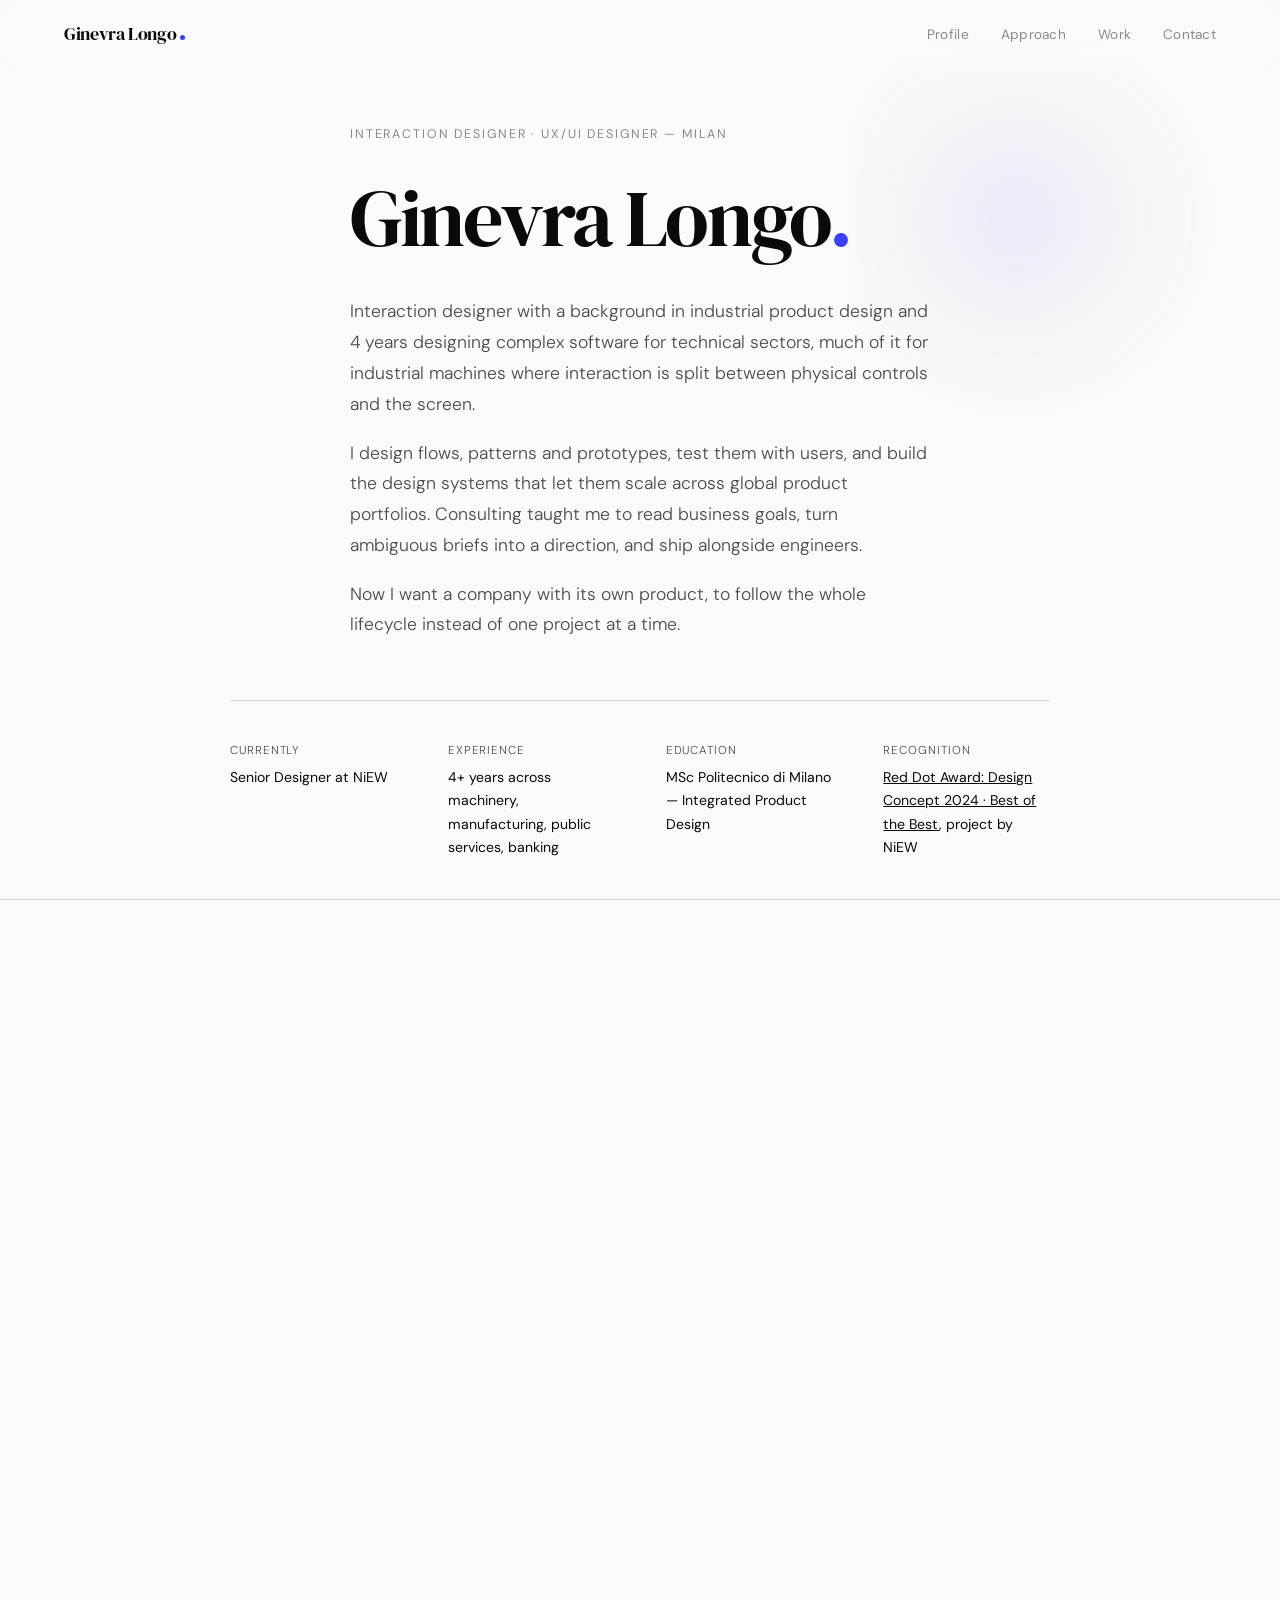
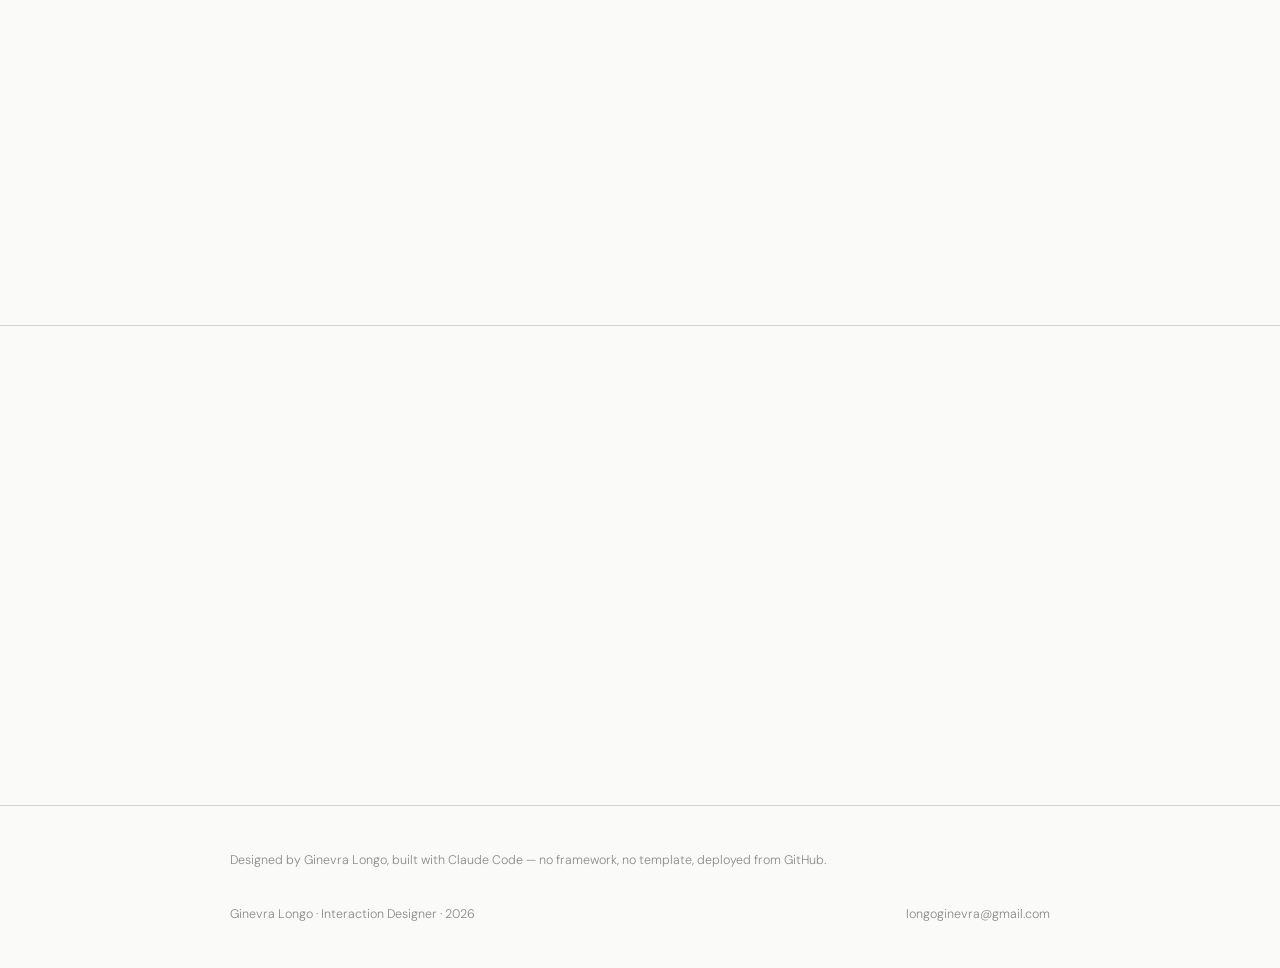
==== commit 4ec2f224: "Hero: shorten summary to three tighter paragraphs Co-Authored-By: Claude Sonnet 5 <noreply@anthropic" ====
--- a/index.html
+++ b/index.html
@@ -42,9 +42,9 @@
       <div class="container">
         <p class="hero-label">Interaction Designer · UX/UI Designer — Milan</p>
         <h1>Ginevra&nbsp;Longo<span class="hero-dot">.</span></h1>
-        <p class="hero-intro">Interaction designer with a background in industrial product design and 4 years of experience designing complex software for technical sectors. Much of it is for industrial machines, where the interaction is split between physical controls and the screen.</p>
-        <p class="hero-intro">I design user flows, interaction patterns and prototypes, test them with users, and build the design systems that let them scale across global product portfolios.</p>
-        <p class="hero-intro">Consulting taught me to work client-facing, read business objectives and turn ambiguous briefs into a design direction, alongside engineering teams from first concept to release. Now I want to move to a company with its own products, to follow the whole product lifecycle and bring more value than one project at a time allows.</p>
+        <p class="hero-intro">Interaction designer with a background in industrial product design and 4 years designing complex software for technical sectors, much of it for industrial machines where interaction is split between physical controls and the screen.</p>
+        <p class="hero-intro">I design flows, patterns and prototypes, test them with users, and build the design systems that let them scale across global product portfolios. Consulting taught me to read business goals, turn ambiguous briefs into a direction, and ship alongside engineers.</p>
+        <p class="hero-intro">Now I want a company with its own product, to follow the whole lifecycle instead of one project at a time.</p>
       </div>
     </div>
     <div class="hero-meta-row">
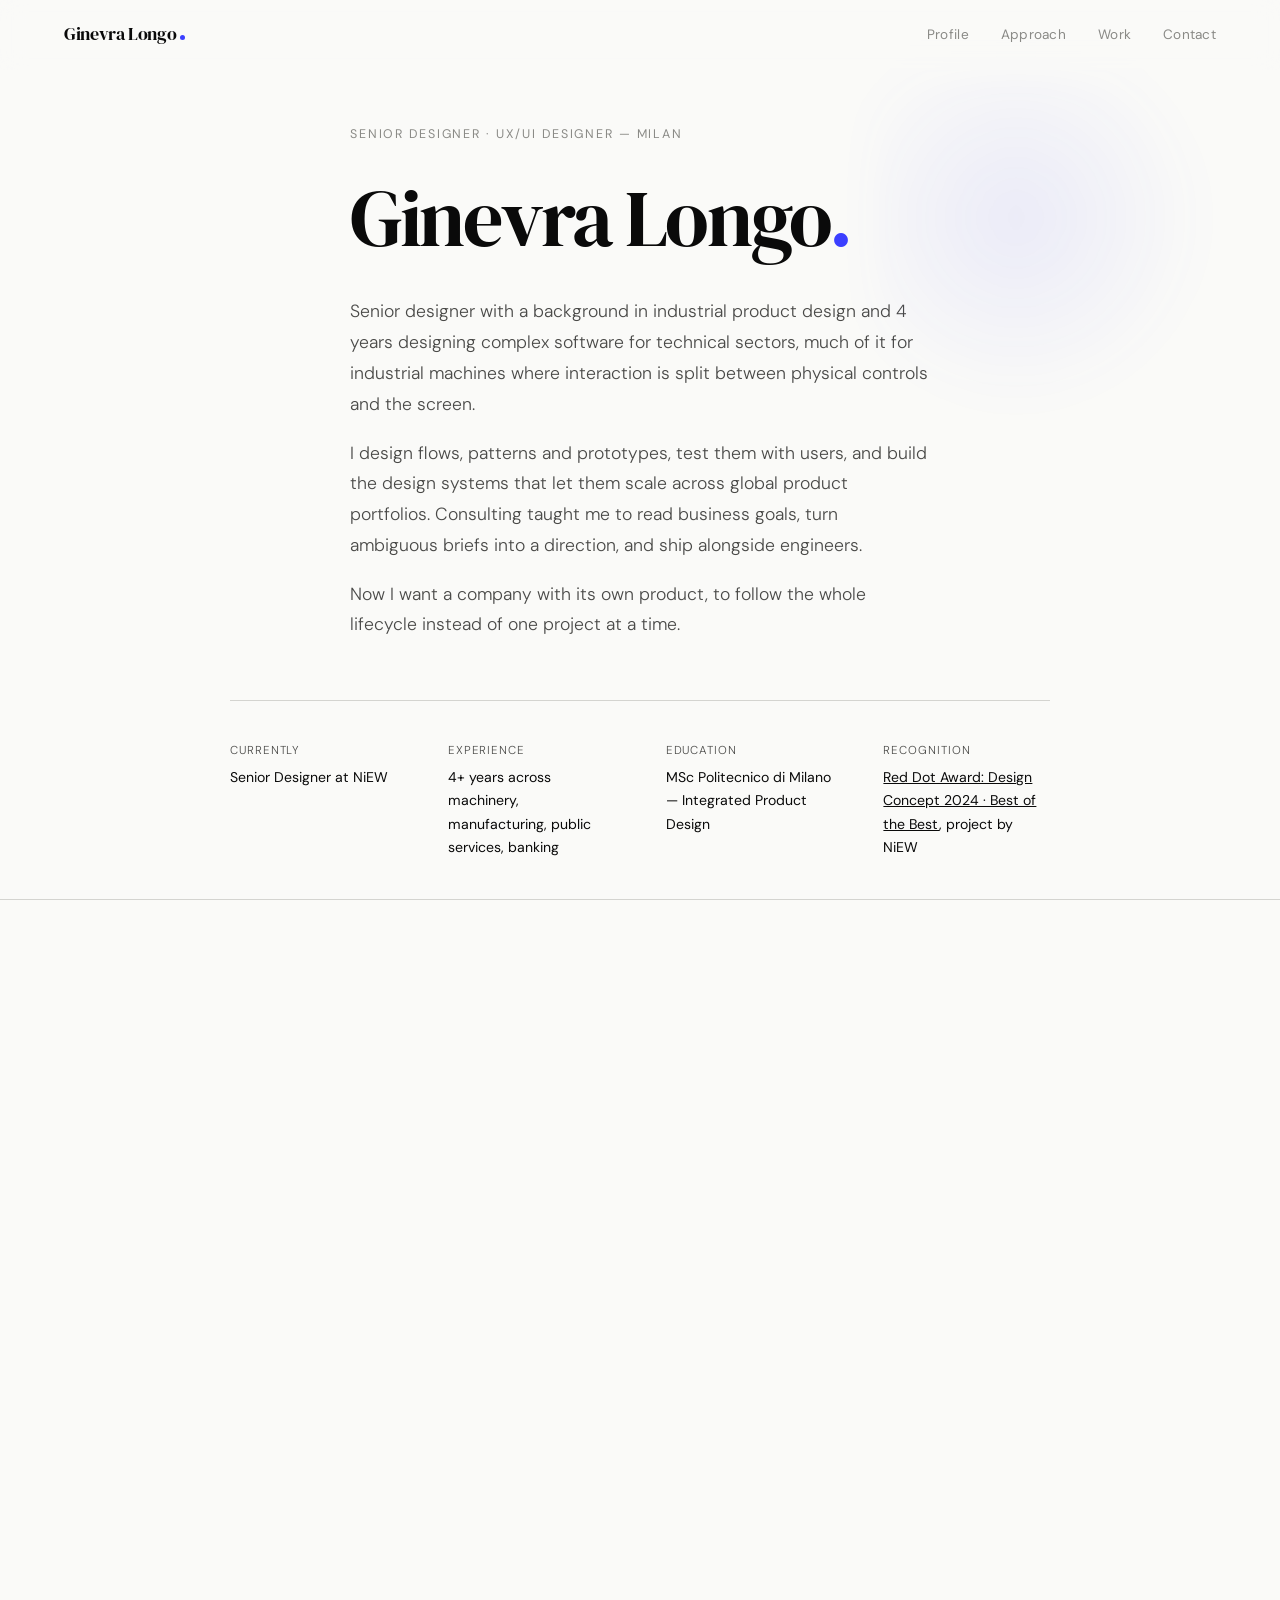
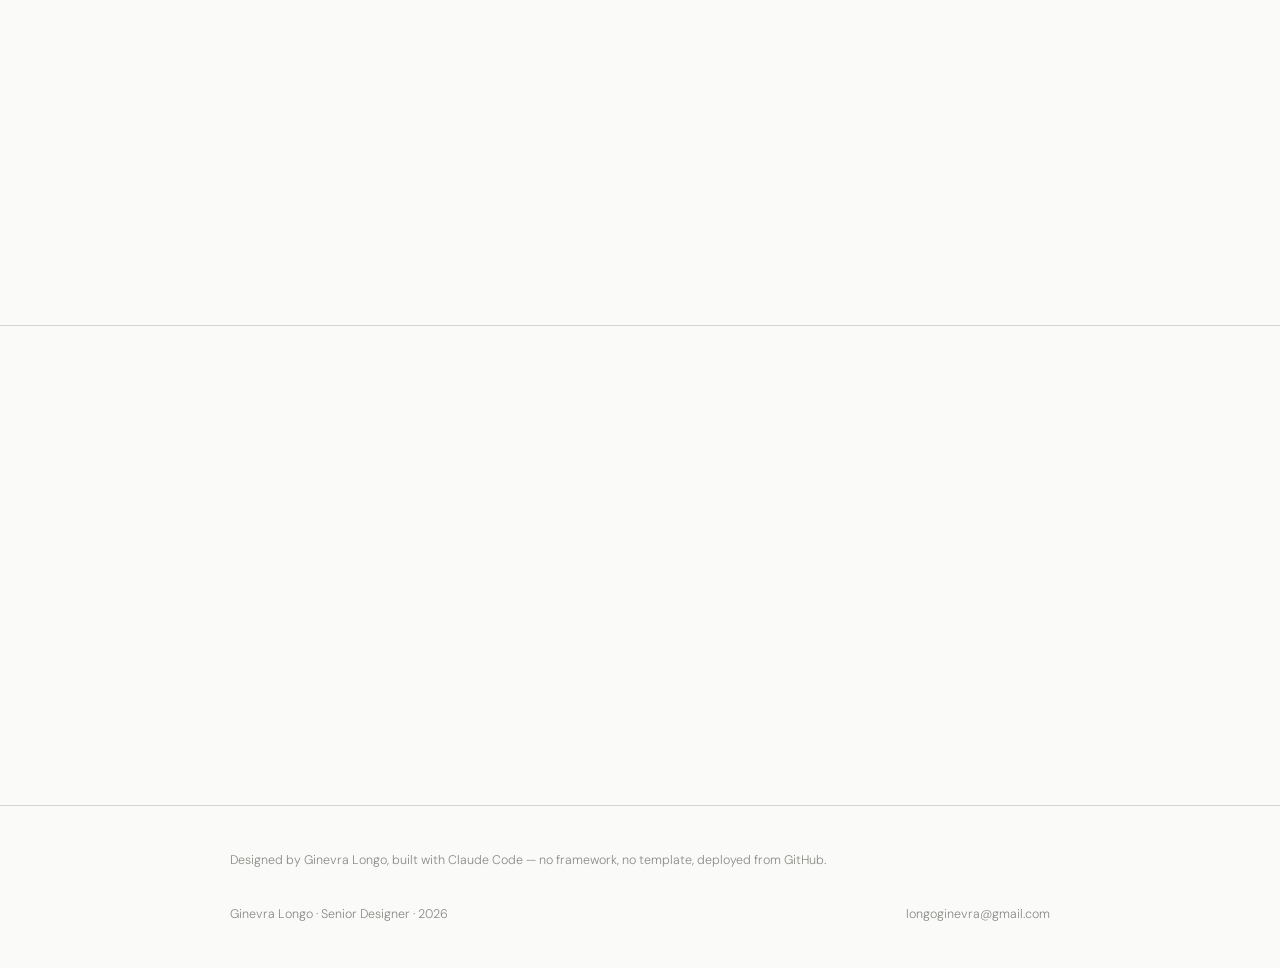
==== commit 5a391940: "Reposition role: Interaction Designer -> Senior Designer Updated everywhere the role is used as a ti" ====
--- a/index.html
+++ b/index.html
@@ -3,10 +3,10 @@
 <head>
 <meta charset="UTF-8">
 <meta name="viewport" content="width=device-width, initial-scale=1.0">
-<title>Ginevra Longo — Interaction Designer</title>
-<meta name="description" content="Ginevra Longo — Interaction Designer. Industrial HMI, design systems, consulting.">
+<title>Ginevra Longo — Senior Designer</title>
+<meta name="description" content="Ginevra Longo — Senior Designer. Industrial HMI, design systems, consulting.">
 <meta name="theme-color" content="#3B3FFF">
-<meta property="og:title" content="Ginevra Longo — Interaction Designer">
+<meta property="og:title" content="Ginevra Longo — Senior Designer">
 <meta property="og:description" content="Design work focused on industrial HMI, design systems and practical delivery.">
 <meta property="og:type" content="website">
 <meta property="og:image" content="favicon.svg">
@@ -40,9 +40,9 @@
   <section class="hero">
     <div class="hero-inner">
       <div class="container">
-        <p class="hero-label">Interaction Designer · UX/UI Designer — Milan</p>
+        <p class="hero-label">Senior Designer · UX/UI Designer — Milan</p>
         <h1>Ginevra&nbsp;Longo<span class="hero-dot">.</span></h1>
-        <p class="hero-intro">Interaction designer with a background in industrial product design and 4 years designing complex software for technical sectors, much of it for industrial machines where interaction is split between physical controls and the screen.</p>
+        <p class="hero-intro">Senior designer with a background in industrial product design and 4 years designing complex software for technical sectors, much of it for industrial machines where interaction is split between physical controls and the screen.</p>
         <p class="hero-intro">I design flows, patterns and prototypes, test them with users, and build the design systems that let them scale across global product portfolios. Consulting taught me to read business goals, turn ambiguous briefs into a direction, and ship alongside engineers.</p>
         <p class="hero-intro">Now I want a company with its own product, to follow the whole lifecycle instead of one project at a time.</p>
       </div>
@@ -81,7 +81,7 @@
 
       <dl class="profile-grid reveal">
         <div class="profile-row">
-          <dt>Sectors I've worked in as interaction designer</dt>
+          <dt>Sectors I've worked in as senior designer</dt>
           <dd><div class="tag-row">
             <span class="work-tag">Industrial machinery &amp; HMI</span>
             <span class="work-tag">Manufacturing</span>
@@ -275,7 +275,7 @@
   <div class="container">
     <p class="footer-note">Designed by Ginevra Longo, built with Claude Code — no framework, no template, deployed from GitHub.</p>
     <div class="footer-row">
-      <span class="made-with">Ginevra Longo · Interaction Designer · 2026</span>
+      <span class="made-with">Ginevra Longo · Senior Designer · 2026</span>
       <a href="mailto:longoginevra@gmail.com">longoginevra@gmail.com</a>
     </div>
   </div>
